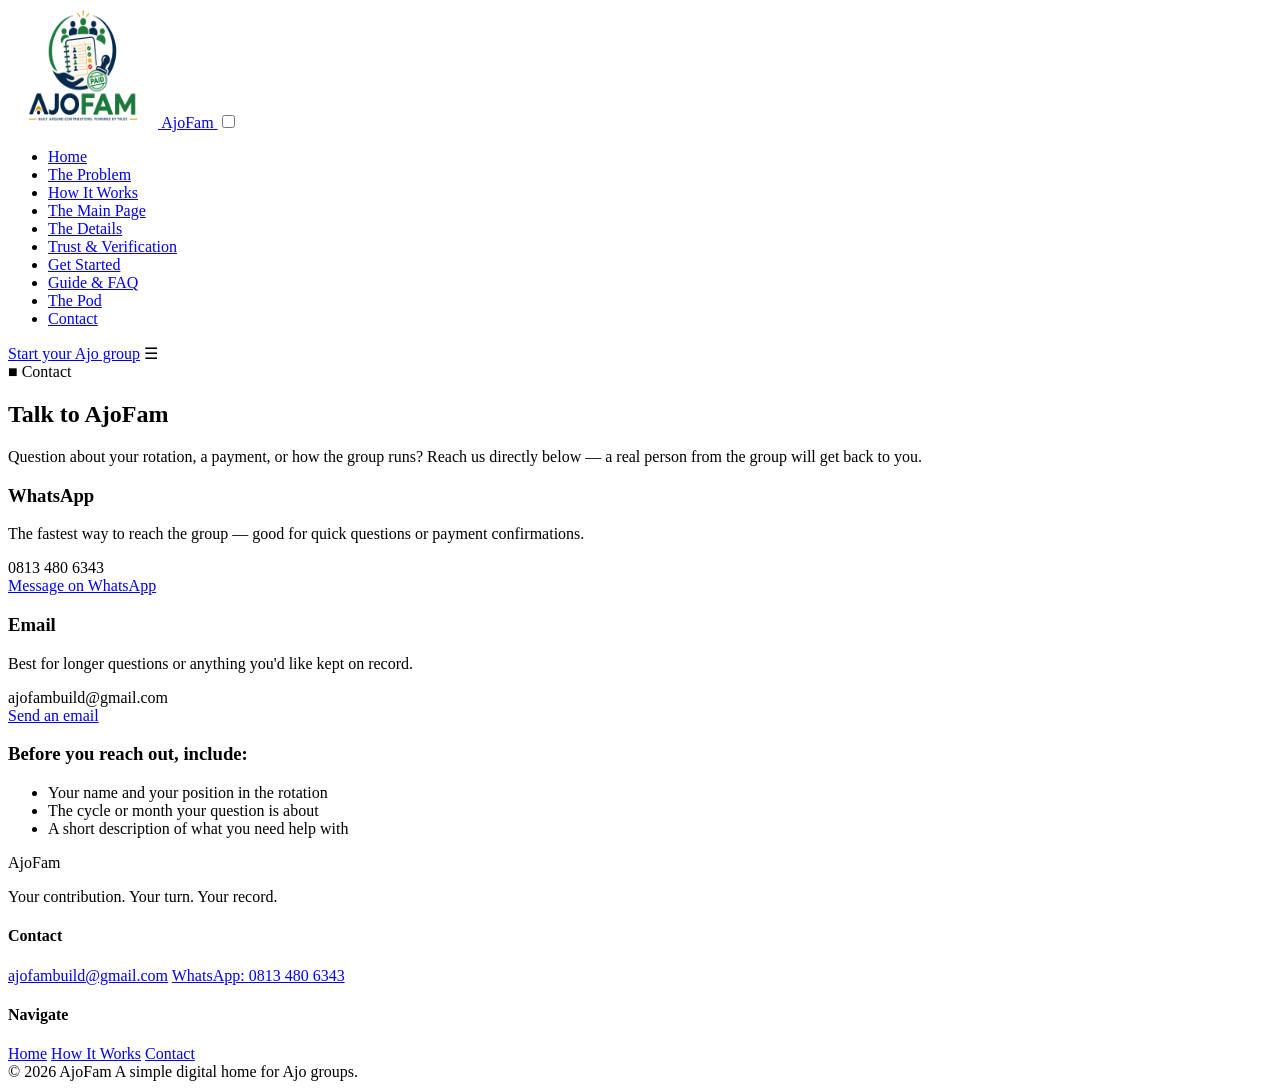
==== contact.html @ e1004df2 "Update contact.html" ====
<html lang="en">
  <head>
    <meta charset="UTF-8" />
    <meta name="viewport" content="width=device-width, initial-scale=1.0" />
    <title>Contact · AjoFam</title>
    <link rel="stylesheet" href="brand.css" />
  </head>
  <body>
    <header class="nav">
      <div class="nav-inner">
        <a class="brand" href="index.html">
          <img
            src="image/Ajo-fam-logo.png"
            alt="AjoFam logo"
            width="150"
            height="120"
          />
          <span class="brand-word">Ajo<span>Fam</span></span>
        </a>
        <input type="checkbox" id="nav-toggle" class="nav-toggle" />
        <ul class="nav-links">
          <li><a href="index.html">Home</a></li>
          <li><a href="problem.html">The Problem</a></li>
          <li><a href="how-it-works.html">How It Works</a></li>
          <li><a href="dashboard.html">The Main Page</a></li>
          <li><a href="details.html">The Details</a></li>
          <li><a href="trust.html">Trust &amp; Verification</a></li>
          <li><a href="request.html">Get Started</a></li>
          <li><a href="faq.html">Guide &amp; FAQ</a></li>
          <li><a href="pod.html">The Pod</a></li>
          <li><a href="contact.html" class="active" aria-current="page">Contact</a></li>
        </ul>
        <a class="button small" href="request.html">Start your Ajo group</a>
        <label for="nav-toggle" class="nav-toggle-label" aria-label="Toggle navigation menu">
          ☰
        </label>
      </div>
    </header>

    <main id="top">
      <section class="contact-hero">
        <div class="wrap">
          <div class="eyebrow-line">
            <span class="mark">■</span> Contact
          </div>
          <h1 class="headline contact-headline">Talk to AjoFam</h1>
          <p>Question about your rotation, a payment, or how the group runs? Reach us directly below — a real person from the group will get back to you.</p>
        </div>
      </section>

      <section>
        <div class="wrap">
          <div class="card-grid">
            <div class="contact-card">
              <h3>WhatsApp</h3>
              <p>The fastest way to reach the group — good for quick questions or payment confirmations.</p>
              <div class="contact-value">0813 480 6343</div>
              <a class="button small" href="https://wa.me/2348134806343" target="_blank" rel="noopener">Message on WhatsApp</a>
            </div>

            <div class="contact-card">
              <h3>Email</h3>
              <p>Best for longer questions or anything you'd like kept on record.</p>
              <div class="contact-value">ajofambuild@gmail.com</div>
              <a class="button small" href="mailto:ajofambuild@gmail.com">Send an email</a>
            </div>
          </div>

          <div class="notebook-block">
            <h3 class="display">Before you reach out, include:</h3>
            <ul>
              <li>Your name and your position in the rotation</li>
              <li>The cycle or month your question is about</li>
              <li>A short description of what you need help with</li>
            </ul>
          </div>
        </div>
      </section>
    </main>

    <footer class="site-footer">
      <div class="wrap">
        <div class="footer-grid">
          <div>
            <div class="footer-brand">Ajo<span>Fam</span></div>
            <p>Your contribution. Your turn. Your record.</p>
          </div>
          <div>
            <h4>Contact</h4>
            <a href="mailto:ajofambuild@gmail.com">ajofambuild@gmail.com</a>
            <a href="https://wa.me/2348134806343" target="_blank" rel="noopener">WhatsApp: 0813 480 6343</a>
          </div>
          <div>
            <h4>Navigate</h4>
            <a href="index.html">Home</a>
            <a href="how-it-works.html">How It Works</a>
            <a href="contact.html">Contact</a>
          </div>
        </div>
        <div class="footer-bottom">
          <span>&copy; 2026 AjoFam</span>
          <span>A simple digital home for Ajo groups.</span>
        </div>
      </div>
    </footer>
  </body>
</html>
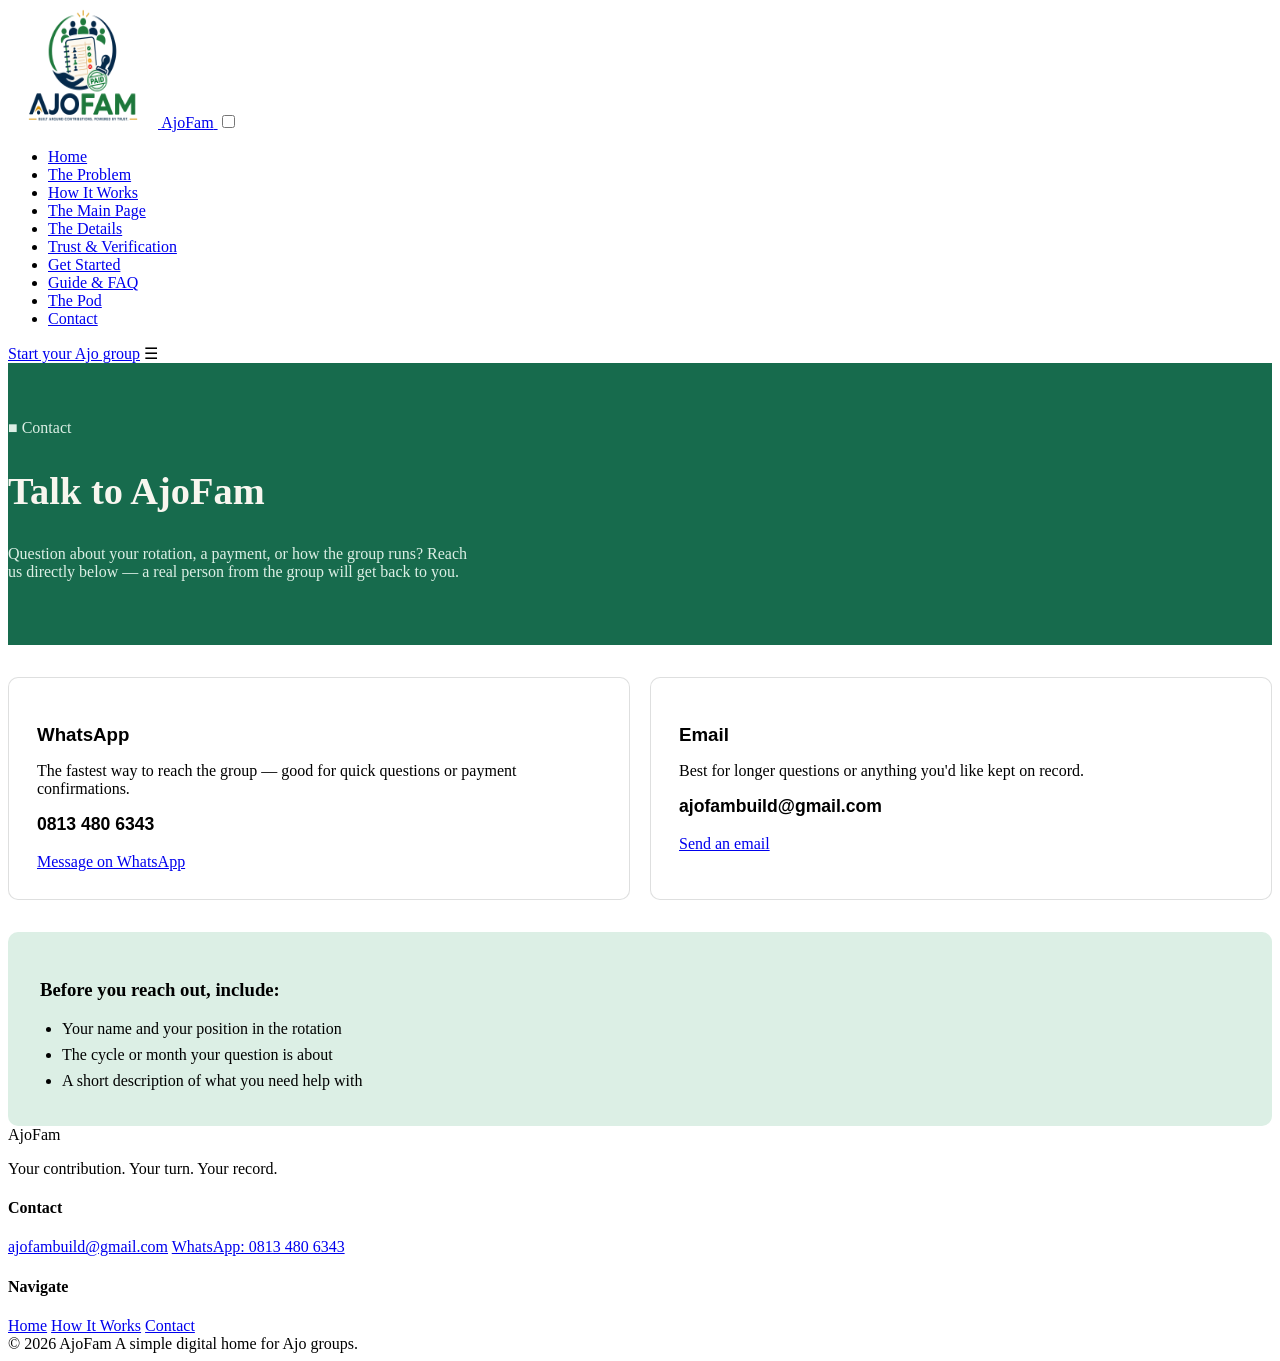
==== commit a842a100: "Update contact.html" ====
--- a/contact.html
+++ b/contact.html
@@ -4,6 +4,7 @@
     <meta name="viewport" content="width=device-width, initial-scale=1.0" />
     <title>Contact · AjoFam</title>
     <link rel="stylesheet" href="brand.css" />
+        <link rel="stylesheet" href="contact.css" />
   </head>
   <body>
     <header class="nav">
--- a/contact.css
+++ b/contact.css
@@ -0,0 +1,65 @@
+/* ================= CONTACT PAGE ================= */
+.contact-hero {
+  background: #176b4d;
+  color: #f8f6ef;
+  padding: 56px 0 48px;
+}
+.contact-hero h1 { color: #f8f6ef; }
+.contact-hero p { color: #dcefe5; max-width: 58ch; margin-top: 12px; }
+.card-grid {
+  display: grid;
+  grid-template-columns: repeat(2, 1fr);
+  gap: 20px;
+  margin: 32px 0;
+}
+@media (max-width: 700px) {
+  .card-grid { grid-template-columns: 1fr; }
+}
+.contact-card {
+  background: #ffffff;
+  border: 1px solid rgba(24, 34, 29, 0.14);
+  border-radius: 10px;
+  padding: 28px;
+}
+.contact-card h3 {
+  font-family: "DM Sans", sans-serif;
+  margin-bottom: 6px;
+}
+.contact-card .contact-value {
+  font-family: "DM Sans", sans-serif;
+  font-weight: 700;
+  font-size: 1.1rem;
+  margin: 10px 0 18px;
+}
+.notebook-block {
+  background: #dcefe5;
+  border-radius: 10px;
+  padding: 28px 32px;
+}
+.notebook-block ul { margin: 12px 0 0; padding-left: 22px; }
+.notebook-block li { margin-bottom: 8px; }/* ================= CONTACT — responsive ================= */
+.contact-headline {
+  font-size: 2.4rem;
+  max-width: none;
+}
+@media (max-width: 640px) {
+  .contact-headline {
+    font-size: 1.9rem;
+  }
+  .contact-hero {
+    padding: 40px 0 36px;
+  }
+  .contact-card {
+    padding: 22px;
+  }
+  .notebook-block {
+    padding: 22px 20px;
+  }
+}/* ================= CONTACT — hero contrast fix ================= */
+.contact-hero .eyebrow-line {
+  color: #dcefe5;
+}
+.contact-hero .eyebrow-line .mark {
+  color: #dcefe5;
+  border-color: #dcefe5;
+}
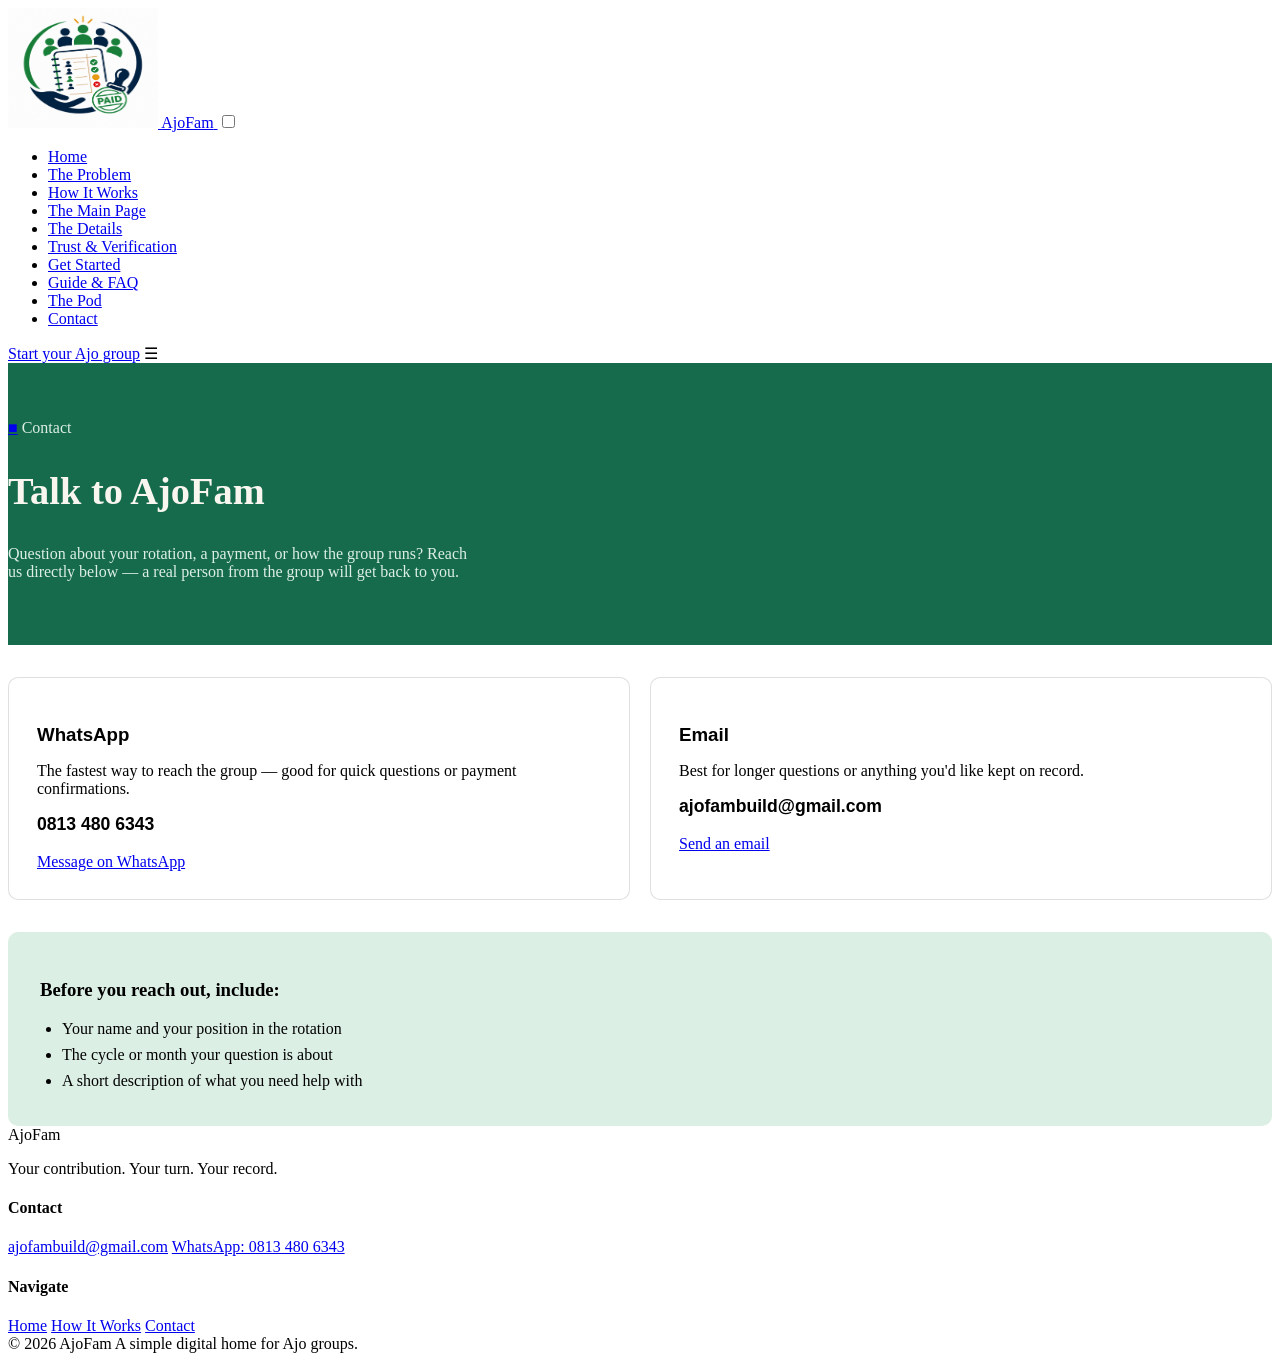
==== commit c33f998e: "finished" ====
--- a/contact.html
+++ b/contact.html
@@ -42,7 +42,7 @@
       <section class="contact-hero">
         <div class="wrap">
           <div class="eyebrow-line">
-            <span class="mark">■</span> Contact
+            <span class="mark"><a href="index.html">■</a></span> Contact
           </div>
           <h1 class="headline contact-headline">Talk to AjoFam</h1>
           <p>Question about your rotation, a payment, or how the group runs? Reach us directly below — a real person from the group will get back to you.</p>
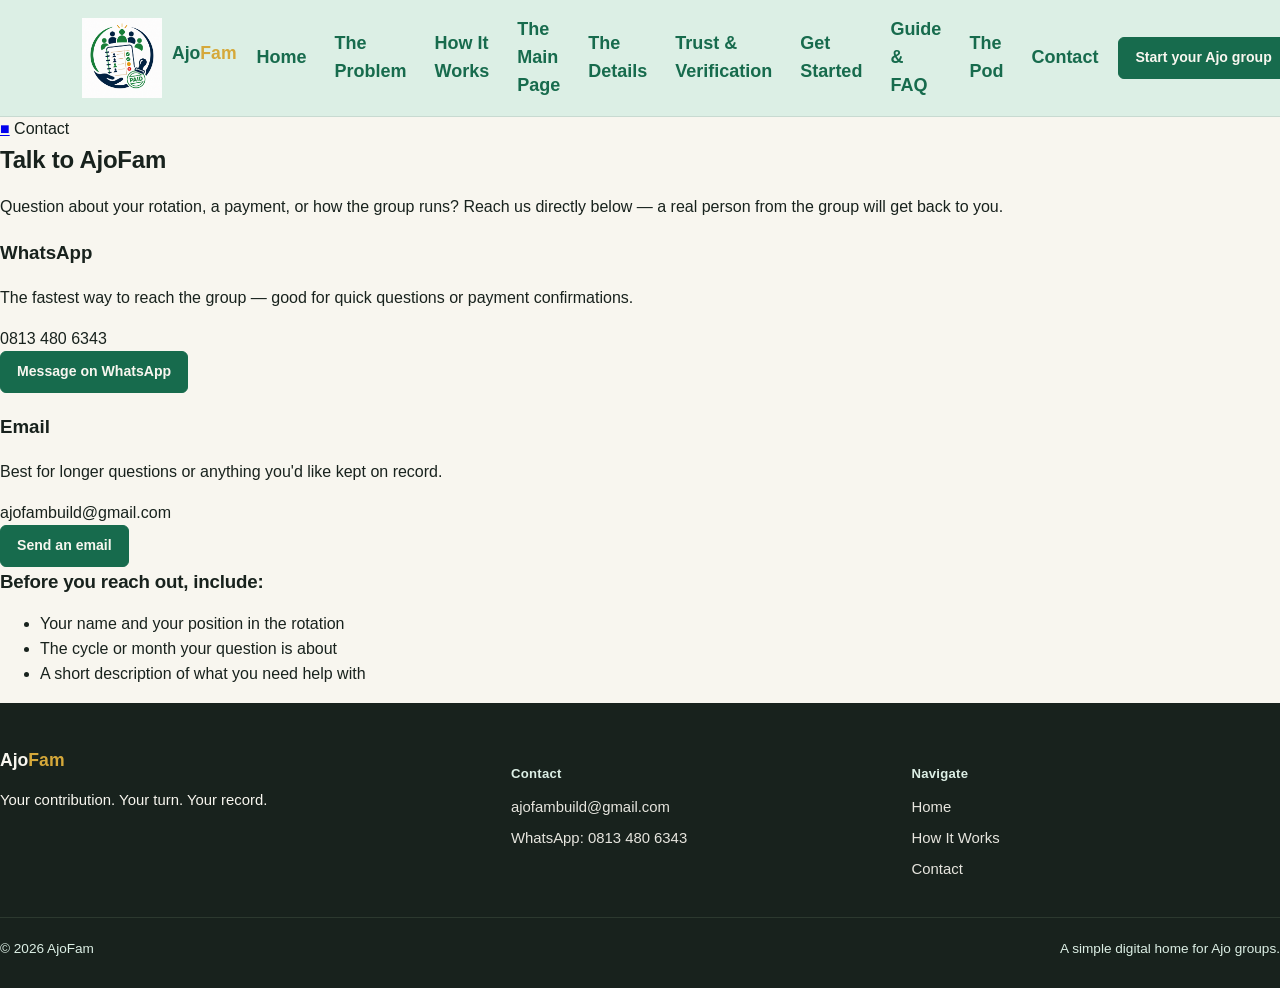
==== commit c7b27c67: "put all css file to one folder" ====
--- a/contact.html
+++ b/contact.html
@@ -3,8 +3,8 @@
     <meta charset="UTF-8" />
     <meta name="viewport" content="width=device-width, initial-scale=1.0" />
     <title>Contact · AjoFam</title>
-    <link rel="stylesheet" href="brand.css" />
-        <link rel="stylesheet" href="contact.css" />
+    <link rel="stylesheet" href="Css-style/Brand.css" />
+        <link rel="stylesheet" href="Css-style/Contact.css" />
   </head>
   <body>
     <header class="nav">
@@ -12,7 +12,7 @@
         <a class="brand" href="index.html">
           <img
             src="image/Ajo-fam-logo.png"
-            alt="AjoFam logo"
+            alt="AjoFam logo" 
             width="150"
             height="120"
           />
--- a/Css-style/Brand.css
+++ b/Css-style/Brand.css
@@ -0,0 +1,342 @@
+* {
+  box-sizing: border-box;
+}
+html {
+  scroll-behavior: smooth;
+}
+body {
+  margin: 0;
+  background: #f8f6ef;
+  color: #18221d;
+  font-family: "Inter", sans-serif;
+  font-size: 16px;
+  line-height: 1.55;
+  -webkit-font-smoothing: antialiased;
+}
+
+h1,
+.display {
+  font-family: "DM Sans", sans-serif;
+  color: #18221d;
+  margin: 0;
+  letter-spacing: -0.01em;
+}
+
+.brand {
+  display: flex;
+  align-items: center;
+  gap: 10px;
+  text-decoration: none;
+}
+.brand img {
+  height: 80px;
+  width: 80px;
+  object-fit: contain;
+  flex-shrink: 0;
+}
+.brand-word {
+  font-family: "DM Sans", sans-serif;
+  font-weight: 800;
+  font-size: 1.1rem;
+  color: #176b4d;
+  margin-bottom: 8px;
+}
+.brand-word span {
+  color: #d5a83a;
+}
+
+/* ================= NAV ================= */
+header.nav {
+  position: sticky;
+  top: 0;
+  z-index: 50;
+  background: #dcefe5;
+  border-bottom: 1px solid rgba(24, 34, 29, 0.1);
+}
+.nav-inner {
+  display: flex;
+  align-items: center;
+  justify-content: space-between;
+  padding: 16px 32px;
+  max-width: 1180px;
+  margin: 0 auto;
+  gap: 20px;
+}
+
+.nav-links {
+  display:flex;
+  align-items:center;
+  gap:28px;
+  list-style:none;
+  margin:0;
+  padding:0;
+  transition:
+  transform 0.2s ease,
+  border-color 0.2s ease;
+}
+
+.nav-links a:hover {
+  transform: translateY(-3px);
+  border-color: #176b4d;
+}
+ul.nav-links a{
+  font-family:'Inter', sans-serif;
+  font-weight:550;
+  font-size:1.125rem;
+  color:#176B4D;
+  text-decoration:none;
+  transition:color 0.2s ease;
+  transform:scale(1);
+}
+
+ul.nav-links a:hover{ color:#0f4e38; }
+ul.nav-links a:focus-visible{ outline-offset:4px; }
+
+.nav-toggle{ display:none; }
+
+.nav-toggle-label{
+  display:none;
+  cursor:pointer;
+  width:40px; height:40px;
+  align-items:center; justify-content:center;
+  border-radius:6px;
+  border:1px solid rgba(24,34,29,0.10);
+  font-size:1.125rem;
+  color:#0F4E38;
+  flex-shrink:0;
+  transition: all 0.2s ease;
+}
+.nav-toggle-label:hover{ background:#DCEFE5; }
+
+.button {
+  display: inline-flex;
+  align-items: center;
+  justify-content: center;
+  gap: 8px;
+  background: #176b4d;
+  color: #f8f6ef;
+  font-family: "Inter", sans-serif;
+  font-weight: 600;
+  font-size: 0.95rem;
+  padding: 12px 22px;
+  min-height: 44px;
+  border-radius: 6px;
+  text-decoration: none;
+  border: 1px solid #176b4d;
+  cursor: pointer;
+  white-space: nowrap;
+}
+.button:hover {
+  background: #0f4e38;
+  border-color: #0f4e38;
+}
+.button.small {
+  padding: 9px 16px;
+  font-size: 0.88rem;
+  min-height: 40px;
+}
+
+
+
+/* ================= RESPONSIVE ================= */
+@media (min-width: 1400px) {
+  .wrap {
+    max-width: 1280px;
+  }
+}
+
+@media (max-width: 1024px) {
+  .hero-grid {
+    gap: 40px;
+  }
+  h1.headline {
+    font-size: 2.5rem;
+  }
+  .nav-inner {
+    padding: 12px 20px;
+    gap: 20px;
+    align-items: center;
+  }
+}
+
+@media (max-width: 900px) {
+  section.hero {
+    min-height: auto;
+    padding: 48px 0 56px;
+  }
+  .hero-grid {
+    grid-template-columns: 1fr;
+  }
+  h1.headline {
+    font-size: 2.3rem;
+    max-width: none;
+  }
+  p.subhead {
+    max-width: none;
+  }
+  .ledger-card {
+    max-width: 520px;
+  }
+}
+
+@media (max-width: 640px) {
+  .wrap {
+    padding: 0 20px;
+  }
+  .nav-inner {
+    padding: 12px 20px;
+  }
+  h1.headline {
+    font-size: 2rem;
+  }
+  p.subhead {
+    font-size: 1.02rem;
+  }
+  section.hero {
+    padding: 36px 0 40px;
+  }
+  .hero-ctas .btn {
+    width: 100%;
+  }
+}
+
+@media (max-width: 420px) {
+  .brand-word {
+    font-size: 1.05rem;
+  }
+  .brand img {
+    height: 32px;
+    width: 32px;
+  }
+  h1.headline {
+    font-size: 1.65rem;
+  }
+  .ledger-head {
+    flex-direction: column;
+    align-items: flex-start;
+    gap: 4px;
+    padding: 14px 16px;
+  }
+  .next-banner {
+    padding: 10px 16px;
+    font-size: 0.82rem;
+  }
+  .row {
+    grid-template-columns: 30px 1fr;
+    row-gap: 6px;
+    padding: 12px;
+  }
+  .stamp {
+    grid-column: 2;
+    justify-self: start;
+  }
+  .avatar {
+    width: 30px;
+    height: 30px;
+    font-size: 0.75rem;
+  }
+}
+
+@media (max-height: 480px) and (orientation: landscape) {
+  section.hero {
+    min-height: auto;
+    padding: 28px 0;
+  }
+  .hero-grid {
+    gap: 28px;
+  }
+}
+
+@media (max-width: 900px){
+  .nav-toggle-label{ display:flex;
+
+ }
+  .nav-links{
+    flex-direction:column;
+    align-items:stretch;
+    gap:0;
+    position:absolute;
+    top:100%; left:0; right:0;
+    background:#F8F6EF;
+    border-bottom:1px solid rgba(24,34,29,0.10);
+    max-height:0;
+    overflow:hidden;
+    transition:max-height 0.25s ease;
+  }
+  .nav-toggle:checked ~ .nav-links{ max-height:80vh; overflow-y:auto; }
+  .nav-links a{
+    padding:14px 32px;
+    border-top:1px solid rgba(24,34,29,0.10);
+    min-height:44px;
+    display:flex; align-items:center;
+  }
+}
+
+/* ================= NAV — current page indicator ================= */
+ul.nav-links a.active {
+  color: #176b4d;
+  font-weight: 700;
+}
+
+/* ================= FOOTER ================= */
+footer.site-footer {
+  background: #18221d;
+  color: #f8f6ef;
+  padding: 44px 0 28px;
+}
+.footer-grid {
+  display: grid;
+  grid-template-columns: 1.3fr 1fr 1fr;
+  gap: 32px;
+  margin-bottom: 28px;
+}
+.footer-brand {
+  font-family: "DM Sans", sans-serif;
+  font-weight: 800;
+  font-size: 1.1rem;
+  color: #f8f6ef;
+  margin-bottom: 8px;
+}
+.footer-brand span {
+  color: #d5a83a;
+}
+.footer-grid h4 {
+  font-family: "DM Sans", sans-serif;
+  color: #dcefe5;
+  font-size: 0.82rem;
+  letter-spacing: 0.02em;
+  margin-bottom: 12px;
+}
+.footer-grid p,
+.footer-grid a {
+  color: #f8f6ef;
+  font-size: 0.93rem;
+  text-decoration: none;
+}
+.footer-grid a {
+  display: block;
+  margin-bottom: 8px;
+  opacity: 0.92;
+}
+.footer-grid a:hover {
+  opacity: 1;
+  text-decoration: underline;
+}
+.footer-bottom {
+  border-top: 1px solid #2c392f;
+  padding-top: 20px;
+  display: flex;
+  flex-wrap: wrap;
+  justify-content: space-between;
+  gap: 8px;
+  font-size: 0.85rem;
+  color: #dcefe5;
+}
+@media (max-width: 700px) {
+  .footer-grid { grid-template-columns: 1fr; gap: 24px; }
+}
+
+@media (max-width: 800px) {
+  .problem-grid {
+    grid-template-columns: 1fr;}
+}
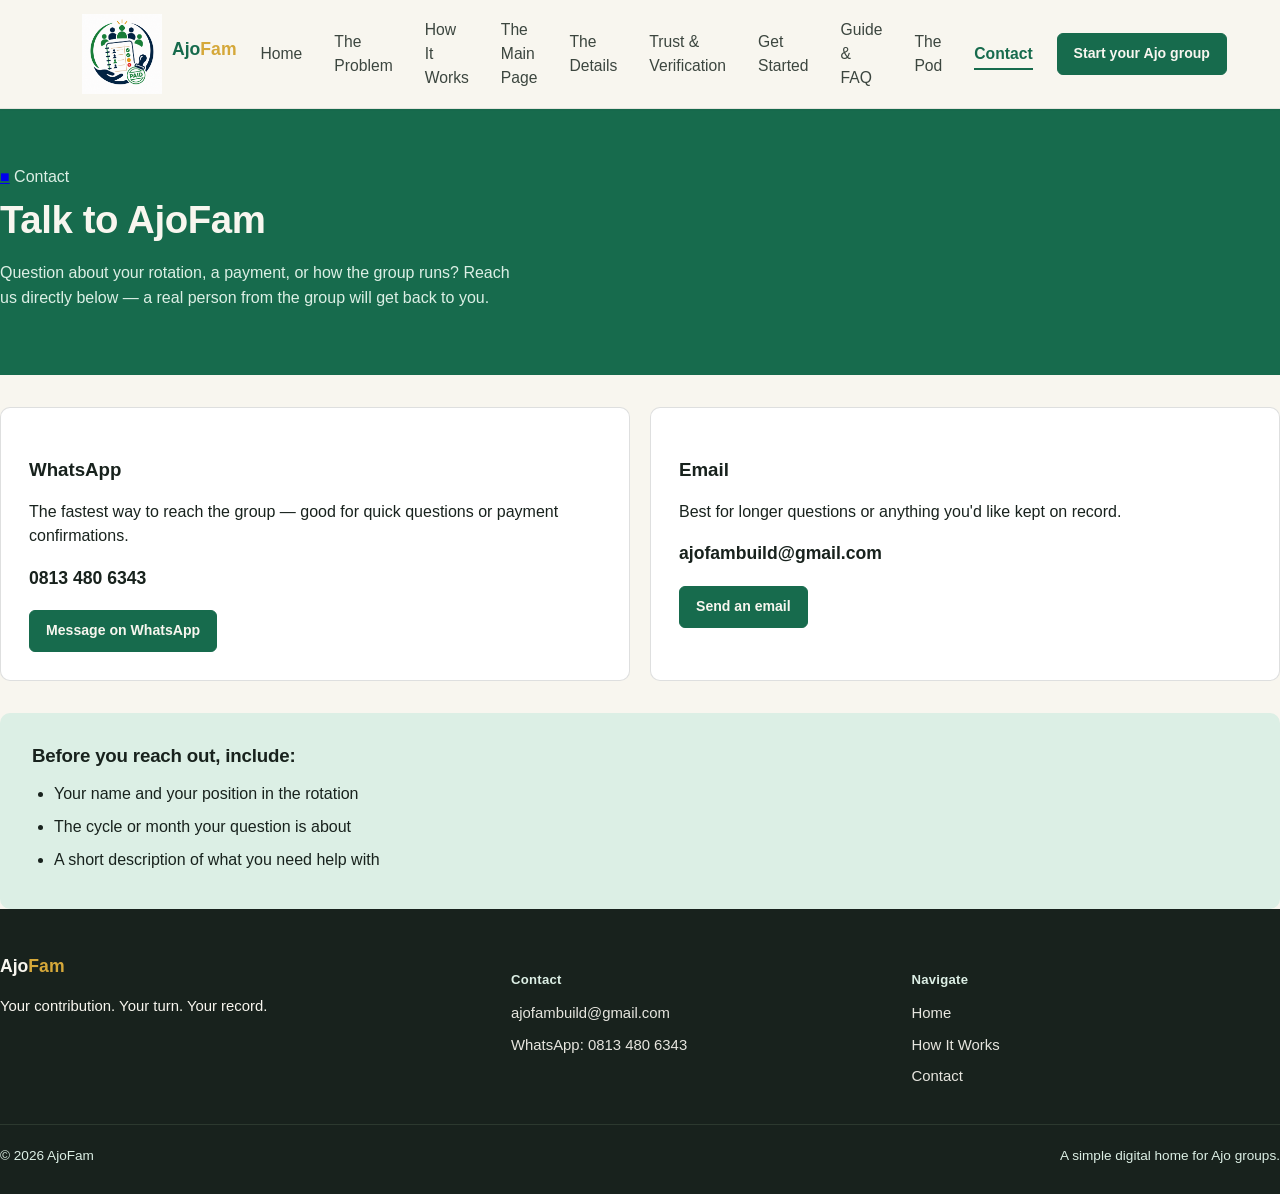
==== commit ec91ba75: "update" ====
--- a/contact.html
+++ b/contact.html
@@ -4,7 +4,7 @@
     <meta name="viewport" content="width=device-width, initial-scale=1.0" />
     <title>Contact · AjoFam</title>
     <link rel="stylesheet" href="Css-style/Brand.css" />
-        <link rel="stylesheet" href="Css-style/Contact.css" />
+        <link rel="stylesheet" href="Css-style/contact.css" />
   </head>
   <body>
     <header class="nav">
--- a/Css-style/Brand.css
+++ b/Css-style/Brand.css
@@ -50,47 +50,70 @@
   position: sticky;
   top: 0;
   z-index: 50;
-  background: #dcefe5;
-  border-bottom: 1px solid rgba(24, 34, 29, 0.1);
+  background: rgba(248, 246, 239, 0.92);
+  backdrop-filter: blur(8px);
+  border-bottom: 1px solid rgba(24, 34, 29, 0.08);
+  box-shadow: 0 1px 2px rgba(24, 34, 29, 0.04);
 }
 .nav-inner {
   display: flex;
   align-items: center;
   justify-content: space-between;
-  padding: 16px 32px;
+  padding: 14px 32px;
   max-width: 1180px;
   margin: 0 auto;
-  gap: 20px;
+  gap: 24px;
 }
 
 .nav-links {
-  display:flex;
-  align-items:center;
-  gap:28px;
-  list-style:none;
-  margin:0;
-  padding:0;
-  transition:
-  transform 0.2s ease,
-  border-color 0.2s ease;
-}
-
-.nav-links a:hover {
-  transform: translateY(-3px);
-  border-color: #176b4d;
-}
-ul.nav-links a{
-  font-family:'Inter', sans-serif;
-  font-weight:550;
-  font-size:1.125rem;
-  color:#176B4D;
-  text-decoration:none;
-  transition:color 0.2s ease;
-  transform:scale(1);
-}
-
-ul.nav-links a:hover{ color:#0f4e38; }
-ul.nav-links a:focus-visible{ outline-offset:4px; }
+  display: flex;
+  align-items: center;
+  gap: 32px;
+  list-style: none;
+  margin: 0;
+  padding: 0;
+}
+
+ul.nav-links a {
+  position: relative;
+  font-family: "Inter", sans-serif;
+  font-weight: 500;
+  font-size: 0.98rem;
+  color: #3c463f;
+  text-decoration: none;
+  padding: 6px 0;
+  transition: color 0.2s ease;
+}
+
+ul.nav-links a::after {
+  content: "";
+  position: absolute;
+  left: 0;
+  bottom: -2px;
+  width: 0;
+  height: 2px;
+  background: #176b4d;
+  transition: width 0.2s ease;
+}
+
+ul.nav-links a:hover {
+  color: #176b4d;
+}
+ul.nav-links a:hover::after {
+  width: 100%;
+}
+ul.nav-links a:focus-visible {
+  outline: 2px solid #176b4d;
+  outline-offset: 4px;
+  border-radius: 2px;
+}
+ul.nav-links a.active {
+  color: #176b4d;
+  font-weight: 600;
+}
+ul.nav-links a.active::after {
+  width: 100%;
+}
 
 .nav-toggle{ display:none; }
 
@@ -139,6 +162,45 @@
 
 
 /* ================= RESPONSIVE ================= */
+@media (max-width: 1024px) {
+  .nav-inner {
+    padding: 12px 20px;
+    gap: 16px;
+  }
+}
+
+@media (max-width: 900px) {
+  .nav-toggle-label { display: flex; }
+
+  .nav-links {
+    flex-direction: column;
+    align-items: stretch;
+    gap: 0;
+    position: absolute;
+    top: 100%;
+    left: 0;
+    right: 0;
+    background: #ffffff;
+    border-bottom: 1px solid rgba(24, 34, 29, 0.10);
+    box-shadow: 0 8px 16px rgba(24, 34, 29, 0.06);
+    max-height: 0;
+    overflow: hidden;
+    transition: max-height 0.25s ease;
+  }
+  .nav-toggle:checked ~ .nav-links {
+    max-height: 80vh;
+    overflow-y: auto;
+  }
+  .nav-links a {
+    padding: 14px 32px;
+    border-top: 1px solid rgba(24, 34, 29, 0.08);
+    min-height: 44px;
+    display: flex;
+    align-items: center;
+  }
+  ul.nav-links a::after { display: none; }
+}
+
 @media (min-width: 1400px) {
   .wrap {
     max-width: 1280px;
--- a/Css-style/contact.css
+++ b/Css-style/contact.css
@@ -0,0 +1,65 @@
+/* ================= CONTACT PAGE ================= */
+.contact-hero {
+  background: #176b4d;
+  color: #f8f6ef;
+  padding: 56px 0 48px;
+}
+.contact-hero h1 { color: #f8f6ef; }
+.contact-hero p { color: #dcefe5; max-width: 58ch; margin-top: 12px; }
+.card-grid {
+  display: grid;
+  grid-template-columns: repeat(2, 1fr);
+  gap: 20px;
+  margin: 32px 0;
+}
+@media (max-width: 700px) {
+  .card-grid { grid-template-columns: 1fr; }
+}
+.contact-card {
+  background: #ffffff;
+  border: 1px solid rgba(24, 34, 29, 0.14);
+  border-radius: 10px;
+  padding: 28px;
+}
+.contact-card h3 {
+  font-family: "DM Sans", sans-serif;
+  margin-bottom: 6px;
+}
+.contact-card .contact-value {
+  font-family: "DM Sans", sans-serif;
+  font-weight: 700;
+  font-size: 1.1rem;
+  margin: 10px 0 18px;
+}
+.notebook-block {
+  background: #dcefe5;
+  border-radius: 10px;
+  padding: 28px 32px;
+}
+.notebook-block ul { margin: 12px 0 0; padding-left: 22px; }
+.notebook-block li { margin-bottom: 8px; }/* ================= CONTACT — responsive ================= */
+.contact-headline {
+  font-size: 2.4rem;
+  max-width: none;
+}
+@media (max-width: 640px) {
+  .contact-headline {
+    font-size: 1.9rem;
+  }
+  .contact-hero {
+    padding: 40px 0 36px;
+  }
+  .contact-card {
+    padding: 22px;
+  }
+  .notebook-block {
+    padding: 22px 20px;
+  }
+}/* ================= CONTACT — hero contrast fix ================= */
+.contact-hero .eyebrow-line {
+  color: #dcefe5;
+}
+.contact-hero .eyebrow-line .mark {
+  color: #dcefe5;
+  border-color: #dcefe5;
+}
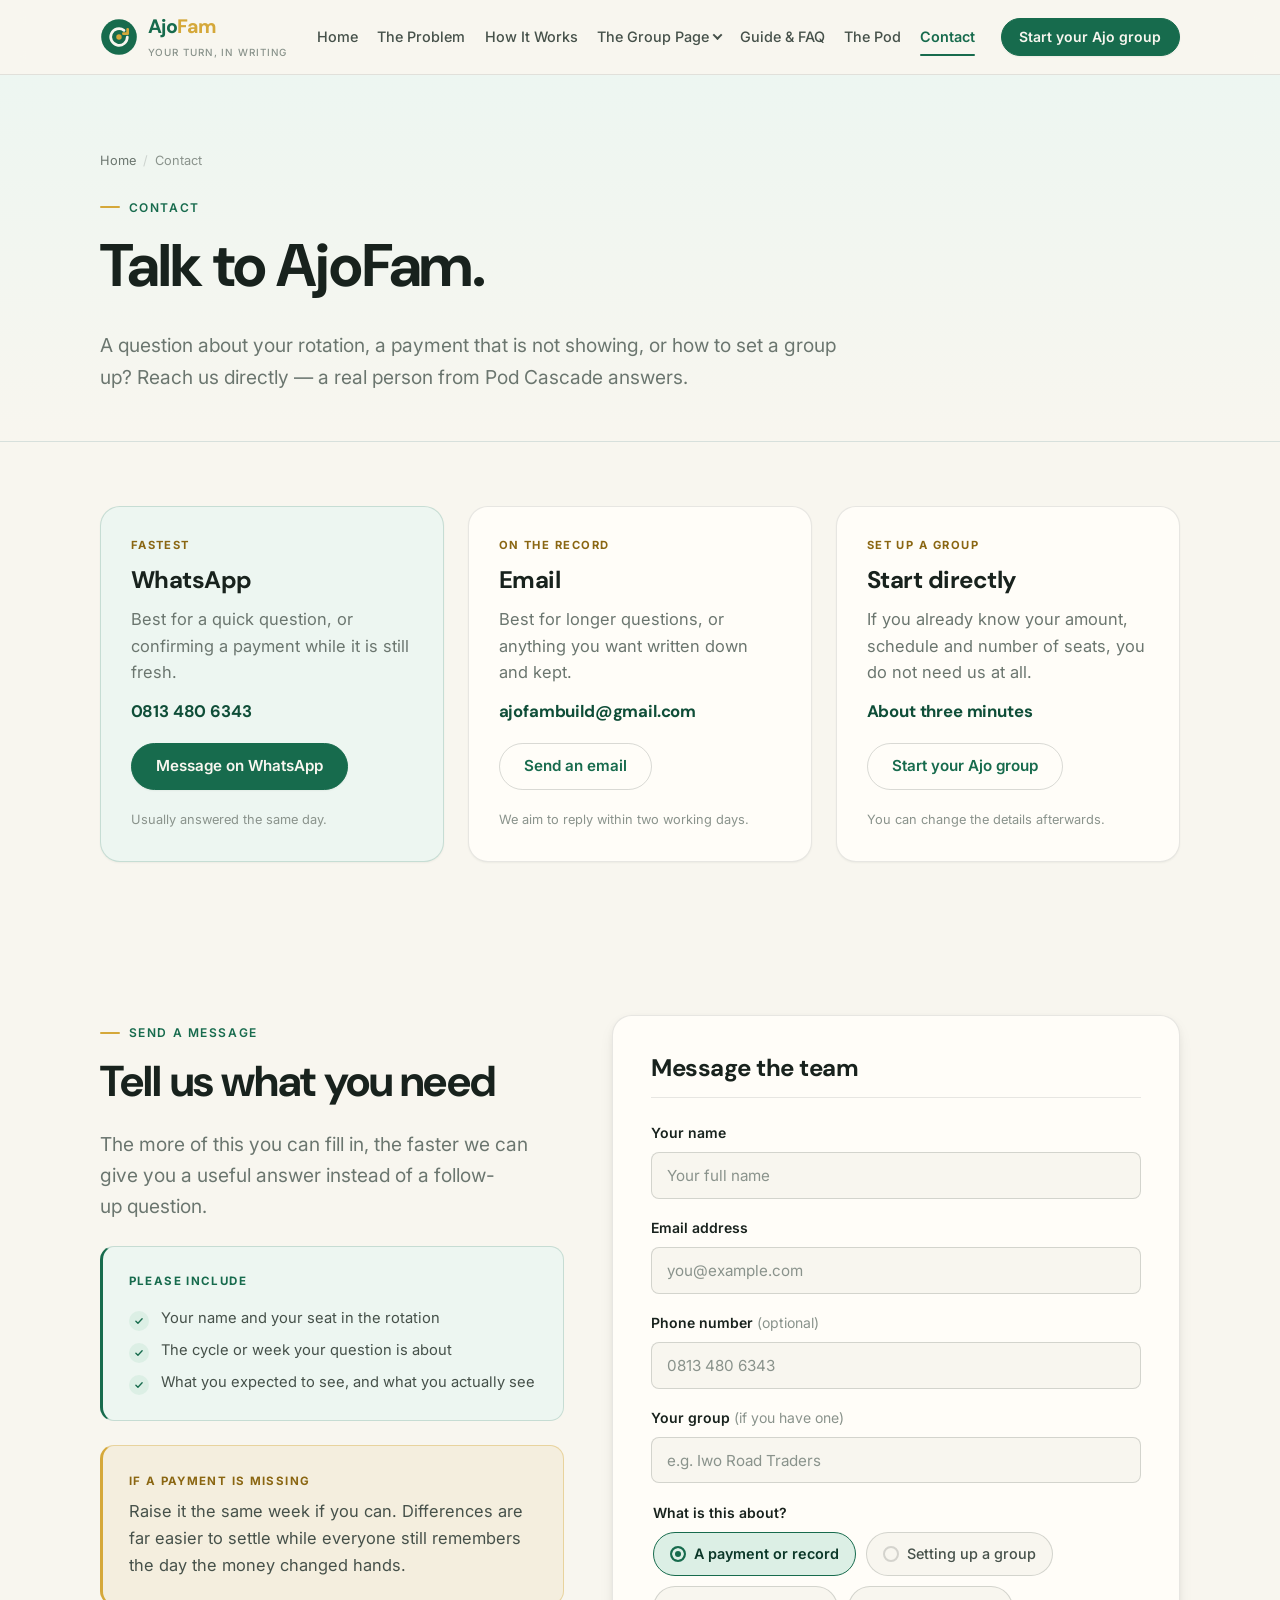
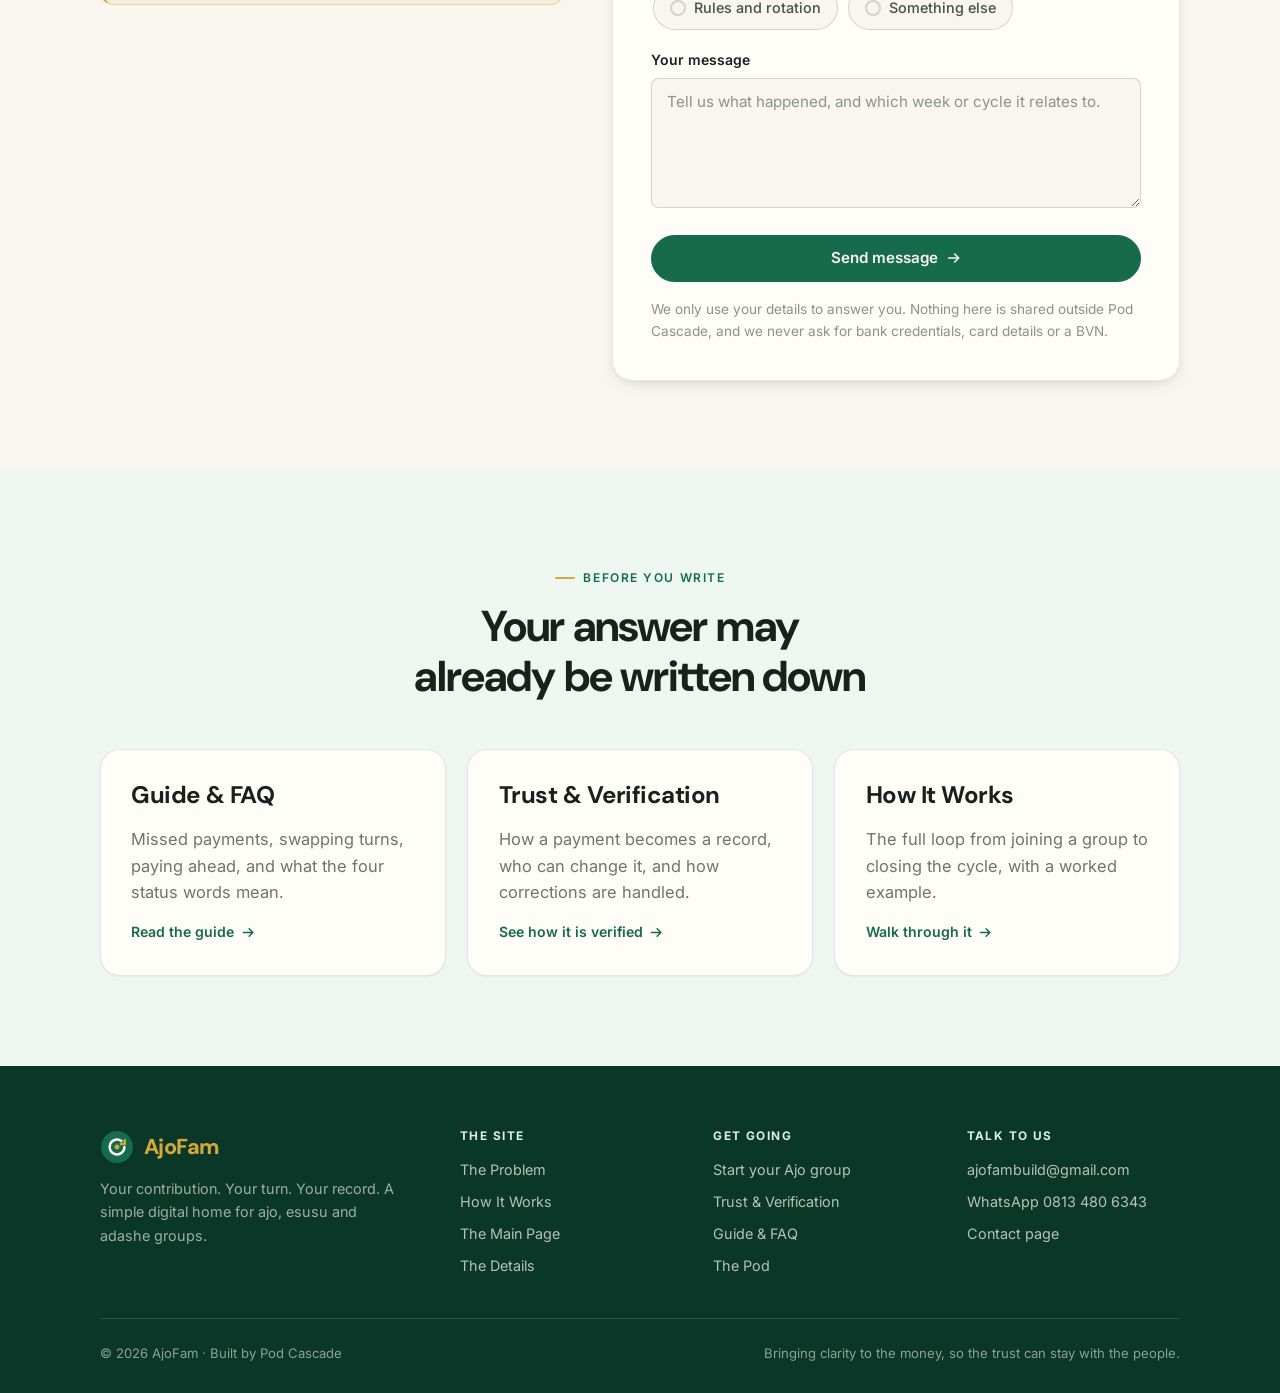
==== commit dc45e03d: "all correcetion" ====
--- a/contact.html
+++ b/contact.html
@@ -1,79 +1,307 @@
-<html lang="en">
+<!doctype html>
+<html lang="en" class="no-js">
   <head>
-    <meta charset="UTF-8" />
-    <meta name="viewport" content="width=device-width, initial-scale=1.0" />
-    <title>Contact · AjoFam</title>
+    <meta charset="utf-8" />
+    <meta name="viewport" content="width=device-width, initial-scale=1" />
+    <title>Contact &mdash; AjoFam</title>
+    <meta name="description" content="Reach the AjoFam team at Pod Cascade by WhatsApp, email or the contact form — for questions about a payment, your rotation, or setting up a new ajo group." />
+    <meta name="theme-color" content="#176B4D" />
+    <link rel="icon" href="image/favicon.svg" type="image/svg+xml" />
+    <link rel="apple-touch-icon" href="image/Ajo-fam-logo.png" />
+    <meta property="og:type" content="website" />
+    <meta property="og:site_name" content="AjoFam" />
+    <meta property="og:title" content="Contact &mdash; AjoFam" />
+    <meta property="og:description" content="Reach the AjoFam team at Pod Cascade by WhatsApp, email or the contact form — for questions about a payment, your rotation, or setting up a new ajo group." />
+    <meta property="og:image" content="image/Ajo-fam-logo.png" />
+    <meta name="twitter:card" content="summary_large_image" />
+    <link rel="preconnect" href="https://fonts.googleapis.com" />
+    <link rel="preconnect" href="https://fonts.gstatic.com" crossorigin />
+    <link
+      href="https://fonts.googleapis.com/css2?family=DM+Sans:wght@500;600;700;800&family=Inter:wght@400;500;600;700&display=swap"
+      rel="stylesheet"
+    />
     <link rel="stylesheet" href="Css-style/Brand.css" />
-        <link rel="stylesheet" href="Css-style/contact.css" />
+    <link rel="stylesheet" href="Css-style/contact.css" />
   </head>
   <body>
-    <header class="nav">
-      <div class="nav-inner">
+    <a class="skip-link" href="#main">Skip to main content</a>
+
+    <header class="site-header">
+      <nav class="nav-inner" aria-label="Primary">
         <a class="brand" href="index.html">
-          <img
-            src="image/Ajo-fam-logo.png"
-            alt="AjoFam logo" 
-            width="150"
-            height="120"
-          />
-          <span class="brand-word">Ajo<span>Fam</span></span>
+          <img class="brand-mark" src="image/ajofam-mark.svg" alt="" width="38" height="38" />
+          <span>
+            <span class="brand-word">Ajo<span>Fam</span></span>
+            <span class="brand-tag">Your turn, in writing</span>
+          </span>
         </a>
-        <input type="checkbox" id="nav-toggle" class="nav-toggle" />
-        <ul class="nav-links">
-          <li><a href="index.html">Home</a></li>
-          <li><a href="problem.html">The Problem</a></li>
-          <li><a href="how-it-works.html">How It Works</a></li>
-          <li><a href="dashboard.html">The Main Page</a></li>
-          <li><a href="details.html">The Details</a></li>
-          <li><a href="trust.html">Trust &amp; Verification</a></li>
-          <li><a href="request.html">Get Started</a></li>
-          <li><a href="faq.html">Guide &amp; FAQ</a></li>
-          <li><a href="pod.html">The Pod</a></li>
-          <li><a href="contact.html" class="active" aria-current="page">Contact</a></li>
+
+        <ul class="nav-menu" id="nav-menu">
+        <li><a href="index.html">Home</a></li>
+        <li><a href="problem.html">The Problem</a></li>
+        <li><a href="how-it-works.html">How It Works</a></li>
+        <li class="nav-item-has-sub">
+          <button type="button" class="nav-sub-toggle" aria-expanded="false" aria-controls="nav-group-page">The Group Page <span class="chev" aria-hidden="true"></span></button>
+          <ul class="nav-sub" id="nav-group-page">
+            <li><a href="dashboard.html">The Main Page<span class="sub-note">Whose turn it is, right now</span></a></li>
+            <li><a href="details.html">The Details<span class="sub-note">One member, one full record</span></a></li>
+            <li><a href="trust.html">Trust &amp; Verification<span class="sub-note">How a payment becomes a record</span></a></li>
+          </ul>
+        </li>
+        <li><a href="faq.html">Guide &amp; FAQ</a></li>
+        <li><a href="pod.html">The Pod</a></li>
+        <li><a href="contact.html" aria-current="page">Contact</a></li>
+        <li class="nav-drawer-cta"><a class="button" href="request.html">Start your Ajo group</a></li>
         </ul>
-        <a class="button small" href="request.html">Start your Ajo group</a>
-        <label for="nav-toggle" class="nav-toggle-label" aria-label="Toggle navigation menu">
-          ☰
-        </label>
-      </div>
+
+        <a class="button small nav-cta" href="request.html">Start your Ajo group</a>
+
+        <button
+          type="button"
+          class="nav-toggle"
+          aria-expanded="false"
+          aria-controls="nav-menu"
+          aria-label="Open navigation menu"
+        >
+          <span class="bars" aria-hidden="true"></span>
+        </button>
+      </nav>
     </header>
-
-    <main id="top">
-      <section class="contact-hero">
+    <div class="nav-scrim" aria-hidden="true"></div>
+
+    <main id="main">
+      <section class="page-header">
         <div class="wrap">
-          <div class="eyebrow-line">
-            <span class="mark"><a href="index.html">■</a></span> Contact
-          </div>
-          <h1 class="headline contact-headline">Talk to AjoFam</h1>
-          <p>Question about your rotation, a payment, or how the group runs? Reach us directly below — a real person from the group will get back to you.</p>
+          <ol class="breadcrumb">
+            <li><a href="index.html">Home</a></li>
+            <li>Contact</li>
+          </ol>
+          <p class="kicker">Contact</p>
+          <h1>Talk to AjoFam.</h1>
+          <p class="lede">
+            A question about your rotation, a payment that is not showing, or
+            how to set a group up? Reach us directly &mdash; a real person from
+            Pod Cascade answers.
+          </p>
         </div>
       </section>
 
-      <section>
+      <section class="section-tight">
         <div class="wrap">
-          <div class="card-grid">
-            <div class="contact-card">
-              <h3>WhatsApp</h3>
-              <p>The fastest way to reach the group — good for quick questions or payment confirmations.</p>
-              <div class="contact-value">0813 480 6343</div>
-              <a class="button small" href="https://wa.me/2348134806343" target="_blank" rel="noopener">Message on WhatsApp</a>
-            </div>
-
-            <div class="contact-card">
-              <h3>Email</h3>
-              <p>Best for longer questions or anything you'd like kept on record.</p>
-              <div class="contact-value">ajofambuild@gmail.com</div>
-              <a class="button small" href="mailto:ajofambuild@gmail.com">Send an email</a>
-            </div>
-          </div>
-
-          <div class="notebook-block">
-            <h3 class="display">Before you reach out, include:</h3>
-            <ul>
-              <li>Your name and your position in the rotation</li>
-              <li>The cycle or month your question is about</li>
-              <li>A short description of what you need help with</li>
-            </ul>
+          <div class="channel-grid">
+            <article class="channel-card is-primary">
+              <span class="channel-label">Fastest</span>
+              <h2>WhatsApp</h2>
+              <p>
+                Best for a quick question, or confirming a payment while it is
+                still fresh.
+              </p>
+              <p class="channel-value">0813 480 6343</p>
+              <a
+                class="button"
+                href="https://wa.me/2348134806343"
+                target="_blank"
+                rel="noopener"
+              >Message on WhatsApp</a>
+              <p class="channel-note">Usually answered the same day.</p>
+            </article>
+
+            <article class="channel-card">
+              <span class="channel-label">On the record</span>
+              <h2>Email</h2>
+              <p>
+                Best for longer questions, or anything you want written down and
+                kept.
+              </p>
+              <p class="channel-value">ajofambuild@gmail.com</p>
+              <a class="button ghost" href="mailto:ajofambuild@gmail.com">Send an email</a>
+              <p class="channel-note">We aim to reply within two working days.</p>
+            </article>
+
+            <article class="channel-card">
+              <span class="channel-label">Set up a group</span>
+              <h2>Start directly</h2>
+              <p>
+                If you already know your amount, schedule and number of seats,
+                you do not need us at all.
+              </p>
+              <p class="channel-value">About three minutes</p>
+              <a class="button ghost" href="request.html">Start your Ajo group</a>
+              <p class="channel-note">You can change the details afterwards.</p>
+            </article>
+          </div>
+        </div>
+      </section>
+
+      <section class="section">
+        <div class="wrap contact-grid">
+          <div class="contact-intro">
+            <p class="kicker">Send a message</p>
+            <h2>Tell us what you need</h2>
+            <p class="lede">
+              The more of this you can fill in, the faster we can give you a
+              useful answer instead of a follow-up question.
+            </p>
+
+            <div class="callout include-note">
+              <span class="callout-label">Please include</span>
+              <ul class="checklist include-list">
+                <li>Your name and your seat in the rotation</li>
+                <li>The cycle or week your question is about</li>
+                <li>What you expected to see, and what you actually see</li>
+              </ul>
+            </div>
+
+            <div class="callout is-gold">
+              <span class="callout-label">If a payment is missing</span>
+              <p>
+                Raise it the same week if you can. Differences are far easier to
+                settle while everyone still remembers the day the money changed
+                hands.
+              </p>
+            </div>
+          </div>
+
+          <form class="form-card" data-demo-form novalidate>
+            <h3 class="form-title">Message the team</h3>
+
+            <div class="form-grid">
+              <div class="field">
+                <label for="name">Your name</label>
+                <input
+                  type="text"
+                  id="name"
+                  name="name"
+                  placeholder="Your full name"
+                  autocomplete="name"
+                  required
+                />
+              </div>
+
+              <div class="field">
+                <label for="email">Email address</label>
+                <input
+                  type="email"
+                  id="email"
+                  name="email"
+                  placeholder="you@example.com"
+                  autocomplete="email"
+                  required
+                />
+              </div>
+            </div>
+
+            <div class="form-grid">
+              <div class="field">
+                <label for="phone">
+                  Phone number <span class="optional">(optional)</span>
+                </label>
+                <input
+                  type="tel"
+                  id="phone"
+                  name="phone"
+                  placeholder="0813 480 6343"
+                  autocomplete="tel"
+                />
+              </div>
+
+              <div class="field">
+                <label for="group">
+                  Your group <span class="optional">(if you have one)</span>
+                </label>
+                <input
+                  type="text"
+                  id="group"
+                  name="group"
+                  placeholder="e.g. Iwo Road Traders"
+                />
+              </div>
+            </div>
+
+            <fieldset class="field">
+              <legend>What is this about?</legend>
+              <div class="choice-row">
+                <label class="choice">
+                  <input type="radio" name="topic" value="payment" checked />
+                  <span class="dot" aria-hidden="true"></span>
+                  <span>A payment or record</span>
+                </label>
+                <label class="choice">
+                  <input type="radio" name="topic" value="setup" />
+                  <span class="dot" aria-hidden="true"></span>
+                  <span>Setting up a group</span>
+                </label>
+                <label class="choice">
+                  <input type="radio" name="topic" value="rules" />
+                  <span class="dot" aria-hidden="true"></span>
+                  <span>Rules and rotation</span>
+                </label>
+                <label class="choice">
+                  <input type="radio" name="topic" value="other" />
+                  <span class="dot" aria-hidden="true"></span>
+                  <span>Something else</span>
+                </label>
+              </div>
+            </fieldset>
+
+            <div class="field">
+              <label for="message">Your message</label>
+              <textarea
+                id="message"
+                name="message"
+                placeholder="Tell us what happened, and which week or cycle it relates to."
+                required
+              ></textarea>
+            </div>
+
+            <button type="submit" class="button block has-arrow">Send message</button>
+
+            <p class="form-status" role="status">
+              Thank you &mdash; your message has been received. This site is a
+              prototype, so nothing has been sent yet. In the meantime, WhatsApp
+              is the fastest way to reach the team.
+            </p>
+
+            <p class="form-footnote">
+              We only use your details to answer you. Nothing here is shared
+              outside Pod Cascade, and we never ask for bank credentials, card
+              details or a BVN.
+            </p>
+          </form>
+        </div>
+      </section>
+
+      <section class="section section-mint">
+        <div class="wrap">
+          <div class="section-head center">
+            <p class="kicker">Before you write</p>
+            <h2>Your answer may already be written down</h2>
+          </div>
+          <div class="card-grid reveal">
+            <a class="card is-interactive quick-card" href="faq.html">
+              <h3>Guide &amp; FAQ</h3>
+              <p>
+                Missed payments, swapping turns, paying ahead, and what the four
+                status words mean.
+              </p>
+              <span class="text-link">Read the guide</span>
+            </a>
+            <a class="card is-interactive quick-card" href="trust.html">
+              <h3>Trust &amp; Verification</h3>
+              <p>
+                How a payment becomes a record, who can change it, and how
+                corrections are handled.
+              </p>
+              <span class="text-link">See how it is verified</span>
+            </a>
+            <a class="card is-interactive quick-card" href="how-it-works.html">
+              <h3>How It Works</h3>
+              <p>
+                The full loop from joining a group to closing the cycle, with a
+                worked example.
+              </p>
+              <span class="text-link">Walk through it</span>
+            </a>
           </div>
         </div>
       </section>
@@ -82,27 +310,58 @@
     <footer class="site-footer">
       <div class="wrap">
         <div class="footer-grid">
-          <div>
-            <div class="footer-brand">Ajo<span>Fam</span></div>
-            <p>Your contribution. Your turn. Your record.</p>
-          </div>
-          <div>
-            <h4>Contact</h4>
-            <a href="mailto:ajofambuild@gmail.com">ajofambuild@gmail.com</a>
-            <a href="https://wa.me/2348134806343" target="_blank" rel="noopener">WhatsApp: 0813 480 6343</a>
-          </div>
-          <div>
-            <h4>Navigate</h4>
-            <a href="index.html">Home</a>
-            <a href="how-it-works.html">How It Works</a>
-            <a href="contact.html">Contact</a>
-          </div>
-        </div>
+          <div class="footer-col">
+            <a class="footer-brand" href="index.html">
+              <img src="image/ajofam-mark.svg" alt="" width="34" height="34" />
+              <span>Ajo<span>Fam</span></span>
+            </a>
+            <p class="footer-tagline">
+              Your contribution. Your turn. Your record. A simple digital home
+              for ajo, esusu and adashe groups.
+            </p>
+          </div>
+
+          <div class="footer-col">
+            <h4>The site</h4>
+            <ul class="footer-links">
+              <li><a href="problem.html">The Problem</a></li>
+              <li><a href="how-it-works.html">How It Works</a></li>
+              <li><a href="dashboard.html">The Main Page</a></li>
+              <li><a href="details.html">The Details</a></li>
+            </ul>
+          </div>
+
+          <div class="footer-col">
+            <h4>Get going</h4>
+            <ul class="footer-links">
+              <li><a href="request.html">Start your Ajo group</a></li>
+              <li><a href="trust.html">Trust &amp; Verification</a></li>
+              <li><a href="faq.html">Guide &amp; FAQ</a></li>
+              <li><a href="pod.html">The Pod</a></li>
+            </ul>
+          </div>
+
+          <div class="footer-col">
+            <h4>Talk to us</h4>
+            <ul class="footer-links">
+              <li><a href="mailto:ajofambuild@gmail.com">ajofambuild@gmail.com</a></li>
+              <li>
+                <a href="https://wa.me/2348134806343" target="_blank" rel="noopener">
+                  WhatsApp 0813 480 6343
+                </a>
+              </li>
+              <li><a href="contact.html">Contact page</a></li>
+            </ul>
+          </div>
+        </div>
+
         <div class="footer-bottom">
-          <span>&copy; 2026 AjoFam</span>
-          <span>A simple digital home for Ajo groups.</span>
+          <span>&copy; <span data-year>2026</span> AjoFam &middot; Built by Pod Cascade</span>
+          <span>Bringing clarity to the money, so the trust can stay with the people.</span>
         </div>
       </div>
     </footer>
+
+    <script src="js/site.js" defer></script>
   </body>
-</html>+</html>
--- a/Css-style/Brand.css
+++ b/Css-style/Brand.css
@@ -1,404 +1,1410 @@
-* {
-  box-sizing: border-box;
-}
+/* ============================================================
+   AjoFam — Brand foundation
+   Brand idea: "Everyone knows where they stand."
+   This file owns tokens + every shared component (shell, nav,
+   buttons, cards, ledger, status stamps, forms, footer).
+   Page stylesheets only add what is unique to that page.
+   ============================================================ */
+
+/* ---------- 1. Tokens ---------- */
+:root {
+  /* Core palette (brand sheet) */
+  --green: #176b4d;
+  --green-deep: #0f4e38;
+  --green-ink: #0b3728;
+  --green-bright: #1f8b63;
+  --mint: #dcefe5;
+  --mint-soft: #edf6f1;
+  --ink: #18221d;
+  --cream: #f8f6ef;
+  --gold: #d5a83a;
+  --red: #c94c4c;
+
+  /* Derived surfaces + text */
+  --surface: var(--cream);
+  --surface-raised: #fffdf8;
+  --surface-alt: #f2efe5;
+  --ink-strong: var(--ink);
+  --ink-body: #46514a;
+  --ink-muted: #6b766f;
+  --ink-faint: #8a938c;
+
+  --gold-soft: #faeecd;
+  --gold-deep: #8a6612;
+  --red-soft: #f9e6e6;
+  --red-deep: #9c3535;
+
+  --line: rgba(24, 34, 29, 0.1);
+  --line-strong: rgba(24, 34, 29, 0.16);
+  --line-mint: rgba(23, 107, 77, 0.18);
+
+  /* Type */
+  --font-display: "DM Sans", "Segoe UI", system-ui, sans-serif;
+  --font-body: "Inter", "Segoe UI", system-ui, -apple-system, sans-serif;
+
+  --step--1: clamp(0.8rem, 0.77rem + 0.14vw, 0.875rem);
+  --step-0: clamp(0.95rem, 0.92rem + 0.16vw, 1.03rem);
+  --step-1: clamp(1.06rem, 1rem + 0.3vw, 1.2rem);
+  --step-2: clamp(1.25rem, 1.15rem + 0.5vw, 1.5rem);
+  --step-3: clamp(1.5rem, 1.32rem + 0.9vw, 2rem);
+  --step-4: clamp(1.85rem, 1.5rem + 1.6vw, 2.7rem);
+  --step-5: clamp(2.2rem, 1.6rem + 2.7vw, 3.75rem);
+
+  /* Space + shape */
+  --container: 1160px;
+  --container-narrow: 820px;
+  --gutter: clamp(1.15rem, 4vw, 2.5rem);
+  --section-y: clamp(3.5rem, 7vw, 6.5rem);
+
+  --radius-sm: 8px;
+  --radius: 14px;
+  --radius-lg: 20px;
+  --radius-pill: 999px;
+
+  --shadow-sm: 0 1px 2px rgba(24, 34, 29, 0.05);
+  --shadow: 0 6px 20px -8px rgba(24, 34, 29, 0.16), 0 2px 6px rgba(24, 34, 29, 0.04);
+  --shadow-lg: 0 24px 50px -24px rgba(11, 55, 40, 0.35), 0 4px 12px rgba(24, 34, 29, 0.05);
+
+  --ease: cubic-bezier(0.22, 0.61, 0.36, 1);
+  --nav-h: 74px;
+}
+
+/* ---------- 2. Reset ---------- */
+*,
+*::before,
+*::after { box-sizing: border-box; }
+
 html {
+  -webkit-text-size-adjust: 100%;
   scroll-behavior: smooth;
-}
+  scroll-padding-top: calc(var(--nav-h) + 16px);
+}
+
 body {
   margin: 0;
-  background: #f8f6ef;
-  color: #18221d;
-  font-family: "Inter", sans-serif;
-  font-size: 16px;
-  line-height: 1.55;
+  background: var(--surface);
+  color: var(--ink-body);
+  font-family: var(--font-body);
+  font-size: var(--step-0);
+  line-height: 1.62;
   -webkit-font-smoothing: antialiased;
-}
-
-h1,
-.display {
-  font-family: "DM Sans", sans-serif;
-  color: #18221d;
+  -moz-osx-font-smoothing: grayscale;
+  overflow-x: hidden;
+}
+
+body.is-locked { overflow: hidden; }
+
+img, svg, video { display: block; max-width: 100%; height: auto; }
+
+h1, h2, h3, h4, h5 {
+  font-family: var(--font-display);
+  color: var(--ink-strong);
+  margin: 0 0 0.5em;
+  line-height: 1.15;
+  letter-spacing: -0.02em;
+  font-weight: 700;
+  text-wrap: balance;
+}
+
+h1 { font-size: var(--step-5); }
+h2 { font-size: var(--step-4); }
+h3 { font-size: var(--step-2); }
+h4 { font-size: var(--step-1); }
+
+p { margin: 0 0 1rem; }
+p:last-child { margin-bottom: 0; }
+strong { color: var(--ink-strong); font-weight: 600; }
+
+a { color: var(--green); }
+a:hover { color: var(--green-deep); }
+
+ul, ol { margin: 0 0 1rem; padding-left: 1.15rem; }
+li { margin-bottom: 0.4rem; }
+
+hr { border: 0; border-top: 1px solid var(--line); margin: 2rem 0; }
+
+:focus-visible {
+  outline: 3px solid var(--green);
+  outline-offset: 3px;
+  border-radius: 4px;
+}
+
+::selection { background: var(--mint); color: var(--green-ink); }
+
+/* ---------- 3. Layout helpers ---------- */
+.wrap {
+  width: 100%;
+  max-width: var(--container);
+  margin-inline: auto;
+  padding-inline: var(--gutter);
+}
+
+.wrap-narrow { max-width: var(--container-narrow); }
+
+.section { padding-block: var(--section-y); }
+.section-tight { padding-block: clamp(2.5rem, 5vw, 4rem); }
+
+.section-ink {
+  background: var(--green-ink);
+  color: rgba(248, 246, 239, 0.82);
+}
+.section-ink h1,
+.section-ink h2,
+.section-ink h3,
+.section-ink h4,
+.section-ink strong { color: var(--cream); }
+
+.section-mint { background: var(--mint-soft); }
+.section-paper { background: var(--surface-raised); }
+
+.skip-link {
+  position: absolute;
+  left: 12px;
+  top: -80px;
+  z-index: 200;
+  background: var(--green);
+  color: var(--cream);
+  padding: 12px 18px;
+  border-radius: var(--radius-sm);
+  font-weight: 600;
+  text-decoration: none;
+  transition: top 0.2s var(--ease);
+}
+.skip-link:focus { top: 12px; color: var(--cream); }
+
+.visually-hidden {
+  position: absolute !important;
+  width: 1px; height: 1px;
+  margin: -1px; padding: 0;
+  overflow: hidden;
+  clip: rect(0 0 0 0);
+  white-space: nowrap; border: 0;
+}
+
+/* ---------- 4. Section headings ---------- */
+.kicker {
+  display: inline-flex;
+  align-items: center;
+  gap: 0.55rem;
+  font-family: var(--font-body);
+  font-size: 0.75rem;
+  font-weight: 600;
+  letter-spacing: 0.13em;
+  text-transform: uppercase;
+  color: var(--green);
+  margin: 0 0 0.9rem;
+}
+.kicker::before {
+  content: "";
+  width: 20px;
+  height: 2px;
+  background: var(--gold);
+  border-radius: 2px;
+  flex: none;
+}
+.section-ink .kicker { color: var(--mint); }
+
+.section-head { max-width: 62ch; margin-bottom: clamp(2rem, 4vw, 3rem); }
+.section-head.center { margin-inline: auto; text-align: center; }
+.section-head.center .kicker { justify-content: center; }
+
+.lede {
+  font-size: var(--step-1);
+  color: var(--ink-muted);
+  max-width: 62ch;
   margin: 0;
-  letter-spacing: -0.01em;
-}
-
-.brand {
+  text-wrap: pretty;
+}
+.section-head.center .lede { margin-inline: auto; }
+.section-ink .lede { color: rgba(248, 246, 239, 0.75); }
+
+/* ---------- 5. Buttons ---------- */
+.button {
+  --btn-bg: var(--green);
+  --btn-fg: var(--cream);
+  --btn-border: var(--green);
+  display: inline-flex;
+  align-items: center;
+  justify-content: center;
+  gap: 0.5rem;
+  padding: 0.85rem 1.5rem;
+  border: 1px solid var(--btn-border);
+  border-radius: var(--radius-pill);
+  background: var(--btn-bg);
+  color: var(--btn-fg);
+  font-family: var(--font-body);
+  font-size: 0.95rem;
+  font-weight: 600;
+  line-height: 1.2;
+  text-decoration: none;
+  cursor: pointer;
+  transition: transform 0.18s var(--ease), background 0.18s var(--ease),
+    box-shadow 0.18s var(--ease), color 0.18s var(--ease);
+  box-shadow: var(--shadow-sm);
+}
+.button:hover {
+  --btn-bg: var(--green-deep);
+  --btn-border: var(--green-deep);
+  color: var(--cream);
+  transform: translateY(-2px);
+  box-shadow: var(--shadow);
+}
+.button:active { transform: translateY(0); }
+
+.button.ghost {
+  --btn-bg: transparent;
+  --btn-fg: var(--green);
+  --btn-border: var(--line-strong);
+  box-shadow: none;
+}
+.button.ghost:hover {
+  --btn-bg: var(--mint-soft);
+  --btn-fg: var(--green-deep);
+  --btn-border: var(--line-mint);
+}
+
+.button.on-ink {
+  --btn-bg: var(--cream);
+  --btn-fg: var(--green-ink);
+  --btn-border: var(--cream);
+}
+.button.on-ink:hover { --btn-bg: #fff; --btn-fg: var(--green-ink); }
+
+.button.ghost.on-ink {
+  --btn-bg: transparent;
+  --btn-fg: var(--cream);
+  --btn-border: rgba(248, 246, 239, 0.35);
+}
+.button.ghost.on-ink:hover { --btn-bg: rgba(248, 246, 239, 0.1); --btn-fg: var(--cream); }
+
+.button.small { padding: 0.6rem 1.1rem; font-size: 0.875rem; }
+.button.block { width: 100%; }
+
+.button.has-arrow::after {
+  content: "";
+  width: 16px; height: 16px;
+  background: currentColor;
+  -webkit-mask: var(--ico-arrow) center / contain no-repeat;
+  mask: var(--ico-arrow) center / contain no-repeat;
+  transition: transform 0.18s var(--ease);
+}
+.button.has-arrow:hover::after { transform: translateX(3px); }
+
+.button-row {
   display: flex;
-  align-items: center;
-  gap: 10px;
+  flex-wrap: wrap;
+  gap: 0.75rem;
+  margin-top: 1.75rem;
+}
+
+.text-link {
+  display: inline-flex;
+  align-items: center;
+  gap: 0.4rem;
+  font-weight: 600;
+  color: var(--green);
   text-decoration: none;
-}
-.brand img {
-  height: 80px;
-  width: 80px;
-  object-fit: contain;
-  flex-shrink: 0;
-}
-.brand-word {
-  font-family: "DM Sans", sans-serif;
-  font-weight: 800;
-  font-size: 1.1rem;
-  color: #176b4d;
-  margin-bottom: 8px;
-}
-.brand-word span {
-  color: #d5a83a;
-}
-
-/* ================= NAV ================= */
-header.nav {
+  border-bottom: 1px solid transparent;
+  transition: border-color 0.18s var(--ease);
+}
+.text-link::after {
+  content: "";
+  width: 15px; height: 15px;
+  background: currentColor;
+  -webkit-mask: var(--ico-arrow) center / contain no-repeat;
+  mask: var(--ico-arrow) center / contain no-repeat;
+  transition: transform 0.18s var(--ease);
+}
+.text-link:hover { border-color: currentColor; }
+.text-link:hover::after { transform: translateX(3px); }
+
+/* ---------- 6. Icon masks (no emoji anywhere) ---------- */
+:root {
+  --ico-arrow: url("data:image/svg+xml,%3Csvg xmlns='http://www.w3.org/2000/svg' viewBox='0 0 24 24' fill='none' stroke='%23000' stroke-width='2.4' stroke-linecap='round' stroke-linejoin='round'%3E%3Cpath d='M4 12h15M13 6l6 6-6 6'/%3E%3C/svg%3E");
+  --ico-check: url("data:image/svg+xml,%3Csvg xmlns='http://www.w3.org/2000/svg' viewBox='0 0 24 24' fill='none' stroke='%23000' stroke-width='3.2' stroke-linecap='round' stroke-linejoin='round'%3E%3Cpath d='M4.5 12.5l5 5 10-11'/%3E%3C/svg%3E");
+  --ico-dot: url("data:image/svg+xml,%3Csvg xmlns='http://www.w3.org/2000/svg' viewBox='0 0 24 24'%3E%3Ccircle cx='12' cy='12' r='6'/%3E%3C/svg%3E");
+  --ico-x: url("data:image/svg+xml,%3Csvg xmlns='http://www.w3.org/2000/svg' viewBox='0 0 24 24' fill='none' stroke='%23000' stroke-width='3.2' stroke-linecap='round'%3E%3Cpath d='M6 6l12 12M18 6L6 18'/%3E%3C/svg%3E");
+  --ico-star: url("data:image/svg+xml,%3Csvg xmlns='http://www.w3.org/2000/svg' viewBox='0 0 24 24'%3E%3Cpath d='M12 2.6l2.9 5.9 6.5.9-4.7 4.6 1.1 6.5L12 17.4 6.2 20.5l1.1-6.5L2.6 9.4l6.5-.9z'/%3E%3C/svg%3E");
+  --ico-loop: url("data:image/svg+xml,%3Csvg xmlns='http://www.w3.org/2000/svg' viewBox='0 0 24 24' fill='none' stroke='%23000' stroke-width='2.2' stroke-linecap='round' stroke-linejoin='round'%3E%3Cpath d='M20 12a8 8 0 1 1-3.2-6.4'/%3E%3Cpath d='M20.4 4.6v4.6h-4.6'/%3E%3C/svg%3E");
+}
+
+/* ---------- 7. Navigation ---------- */
+.site-header {
   position: sticky;
   top: 0;
-  z-index: 50;
-  background: rgba(248, 246, 239, 0.92);
-  backdrop-filter: blur(8px);
-  border-bottom: 1px solid rgba(24, 34, 29, 0.08);
-  box-shadow: 0 1px 2px rgba(24, 34, 29, 0.04);
-}
+  z-index: 100;
+  background: rgba(248, 246, 239, 0.88);
+  backdrop-filter: saturate(180%) blur(12px);
+  -webkit-backdrop-filter: saturate(180%) blur(12px);
+  border-bottom: 1px solid var(--line);
+}
+
 .nav-inner {
   display: flex;
   align-items: center;
-  justify-content: space-between;
-  padding: 14px 32px;
-  max-width: 1180px;
-  margin: 0 auto;
-  gap: 24px;
-}
-
-.nav-links {
+  gap: clamp(0.75rem, 2vw, 1.75rem);
+  min-height: var(--nav-h);
+  max-width: var(--container);
+  margin-inline: auto;
+  padding-inline: var(--gutter);
+}
+
+.brand {
+  display: inline-flex;
+  align-items: center;
+  gap: 0.6rem;
+  text-decoration: none;
+  flex: none;
+  margin-right: auto;
+}
+.brand-mark { width: 38px; height: 38px; flex: none; }
+.brand-word {
+  font-family: var(--font-display);
+  font-weight: 800;
+  font-size: 1.22rem;
+  letter-spacing: -0.02em;
+  color: var(--green);
+  line-height: 1;
+}
+.brand-word span { color: var(--gold); }
+.brand-tag {
+  display: block;
+  font-family: var(--font-body);
+  font-size: 0.62rem;
+  font-weight: 500;
+  letter-spacing: 0.09em;
+  text-transform: uppercase;
+  color: var(--ink-faint);
+  margin-top: 3px;
+}
+
+.nav-menu {
   display: flex;
   align-items: center;
-  gap: 32px;
+  gap: clamp(0.5rem, 1.5vw, 1.4rem);
   list-style: none;
   margin: 0;
   padding: 0;
 }
-
-ul.nav-links a {
+.nav-menu > li { margin: 0; position: relative; }
+
+.nav-menu a,
+.nav-sub-toggle {
+  display: inline-flex;
+  align-items: center;
+  gap: 0.3rem;
+  font-family: var(--font-body);
+  font-size: 0.9rem;
+  font-weight: 500;
+  color: var(--ink-body);
+  text-decoration: none;
+  padding: 0.45rem 0;
+  border: 0;
+  background: none;
+  cursor: pointer;
+  white-space: nowrap;
   position: relative;
-  font-family: "Inter", sans-serif;
-  font-weight: 500;
-  font-size: 0.98rem;
-  color: #3c463f;
-  text-decoration: none;
-  padding: 6px 0;
-  transition: color 0.2s ease;
-}
-
-ul.nav-links a::after {
+  transition: color 0.18s var(--ease);
+}
+.nav-menu a::after,
+.nav-sub-toggle::after {
+  content: "";
+  position: absolute;
+  left: 0; right: 100%;
+  bottom: 0;
+  height: 2px;
+  background: var(--green);
+  border-radius: 2px;
+  transition: right 0.22s var(--ease);
+}
+.nav-menu a:hover,
+.nav-sub-toggle:hover { color: var(--green); }
+.nav-menu a:hover::after,
+.nav-sub-toggle:hover::after,
+.nav-menu a[aria-current="page"]::after,
+.nav-menu li.is-current > .nav-sub-toggle::after { right: 0; }
+.nav-menu a[aria-current="page"],
+.nav-menu li.is-current > .nav-sub-toggle { color: var(--green); font-weight: 600; }
+
+.nav-sub-toggle .chev {
+  width: 7px; height: 7px;
+  border-right: 2px solid currentColor;
+  border-bottom: 2px solid currentColor;
+  transform: rotate(45deg) translate(-1px, -1px);
+  transition: transform 0.2s var(--ease);
+}
+.nav-sub-toggle[aria-expanded="true"] .chev { transform: rotate(-135deg) translate(-2px, -2px); }
+
+.nav-sub {
+  position: absolute;
+  top: calc(100% + 12px);
+  left: 50%;
+  transform: translateX(-50%) translateY(-6px);
+  min-width: 236px;
+  background: var(--surface-raised);
+  border: 1px solid var(--line);
+  border-radius: var(--radius);
+  box-shadow: var(--shadow-lg);
+  padding: 0.5rem;
+  list-style: none;
+  margin: 0;
+  opacity: 0;
+  visibility: hidden;
+  transition: opacity 0.18s var(--ease), transform 0.18s var(--ease), visibility 0.18s;
+}
+.nav-sub li { margin: 0; }
+.nav-sub a {
+  display: block;
+  padding: 0.6rem 0.75rem;
+  border-radius: var(--radius-sm);
+  font-size: 0.9rem;
+  white-space: normal;
+}
+.nav-sub a::after { display: none; }
+.nav-sub a:hover { background: var(--mint-soft); color: var(--green-deep); }
+.nav-sub a[aria-current="page"] { background: var(--mint); color: var(--green-deep); }
+.nav-sub .sub-note {
+  display: block;
+  font-size: 0.76rem;
+  font-weight: 400;
+  color: var(--ink-faint);
+  margin-top: 2px;
+}
+.nav-item-has-sub:hover .nav-sub,
+.nav-sub-toggle[aria-expanded="true"] + .nav-sub {
+  opacity: 1;
+  visibility: visible;
+  transform: translateX(-50%) translateY(0);
+}
+
+.nav-cta { flex: none; }
+
+.nav-toggle {
+  display: none;
+  width: 44px; height: 44px;
+  flex: none;
+  align-items: center;
+  justify-content: center;
+  border: 1px solid var(--line-strong);
+  border-radius: var(--radius-sm);
+  background: transparent;
+  cursor: pointer;
+}
+.nav-toggle .bars,
+.nav-toggle .bars::before,
+.nav-toggle .bars::after {
+  content: "";
+  display: block;
+  width: 19px; height: 2px;
+  background: var(--ink-strong);
+  border-radius: 2px;
+  transition: transform 0.22s var(--ease), opacity 0.15s var(--ease);
+}
+.nav-toggle .bars { position: relative; }
+.nav-toggle .bars::before { position: absolute; top: -6px; }
+.nav-toggle .bars::after { position: absolute; top: 6px; }
+.nav-toggle[aria-expanded="true"] .bars { background: transparent; }
+.nav-toggle[aria-expanded="true"] .bars::before { transform: translateY(6px) rotate(45deg); }
+.nav-toggle[aria-expanded="true"] .bars::after { transform: translateY(-6px) rotate(-45deg); }
+
+.nav-scrim {
+  position: fixed;
+  inset: 0;
+  background: rgba(11, 55, 40, 0.4);
+  opacity: 0;
+  visibility: hidden;
+  transition: opacity 0.25s var(--ease), visibility 0.25s;
+  z-index: 98;
+}
+body.nav-open .nav-scrim { opacity: 1; visibility: visible; }
+
+@media (max-width: 1080px) {
+  .nav-toggle { display: inline-flex; }
+  .nav-cta { display: none; }
+
+  .nav-menu {
+    position: fixed;
+    top: 0; right: 0;
+    z-index: 99;
+    width: min(360px, 88vw);
+    height: 100dvh;
+    flex-direction: column;
+    align-items: stretch;
+    gap: 0;
+    padding: calc(var(--nav-h) + 1rem) 1.5rem 2rem;
+    background: var(--surface-raised);
+    border-left: 1px solid var(--line);
+    box-shadow: var(--shadow-lg);
+    overflow-y: auto;
+    transform: translateX(100%);
+    transition: transform 0.28s var(--ease);
+  }
+  body.nav-open .nav-menu { transform: translateX(0); }
+
+  .nav-menu > li { border-bottom: 1px solid var(--line); }
+  .nav-menu a,
+  .nav-sub-toggle {
+    width: 100%;
+    padding: 0.95rem 0;
+    font-size: 1.02rem;
+    justify-content: space-between;
+  }
+  .nav-menu a::after,
+  .nav-sub-toggle::after { display: none; }
+  .nav-menu a[aria-current="page"] { color: var(--green); }
+
+  .nav-sub {
+    position: static;
+    transform: none;
+    opacity: 1;
+    visibility: visible;
+    box-shadow: none;
+    border: 0;
+    background: var(--mint-soft);
+    border-radius: var(--radius-sm);
+    margin: 0 0 0.85rem;
+    padding: 0.35rem;
+    display: none;
+  }
+  .nav-item-has-sub:hover .nav-sub { display: none; }
+  .nav-sub-toggle[aria-expanded="true"] + .nav-sub { display: block; transform: none; }
+  .nav-sub a { padding: 0.7rem 0.75rem; font-size: 0.95rem; }
+
+  .nav-drawer-cta { display: block; margin-top: 1.5rem; }
+  .nav-drawer-cta .button { width: 100%; }
+}
+
+@media (min-width: 1081px) {
+  .nav-drawer-cta { display: none; }
+}
+
+/* ---------- 8. Cards ---------- */
+.card {
+  background: var(--surface-raised);
+  border: 1px solid var(--line);
+  border-radius: var(--radius-lg);
+  padding: clamp(1.35rem, 2.5vw, 1.9rem);
+  box-shadow: var(--shadow-sm);
+  transition: transform 0.2s var(--ease), box-shadow 0.2s var(--ease),
+    border-color 0.2s var(--ease);
+}
+.card h3 { margin-bottom: 0.5rem; }
+.card p { color: var(--ink-muted); margin-bottom: 0; }
+.card.is-interactive:hover {
+  transform: translateY(-3px);
+  box-shadow: var(--shadow);
+  border-color: var(--line-mint);
+}
+.section-ink .card {
+  background: rgba(248, 246, 239, 0.05);
+  border-color: rgba(248, 246, 239, 0.14);
+  box-shadow: none;
+}
+.section-ink .card p { color: rgba(248, 246, 239, 0.72); }
+
+.card-index {
+  display: inline-flex;
+  align-items: center;
+  justify-content: center;
+  min-width: 34px; height: 34px;
+  padding-inline: 8px;
+  border-radius: var(--radius-sm);
+  background: var(--mint);
+  color: var(--green-deep);
+  font-family: var(--font-display);
+  font-weight: 700;
+  font-size: 0.9rem;
+  margin-bottom: 1rem;
+}
+.section-ink .card-index { background: rgba(220, 239, 229, 0.16); color: var(--mint); }
+
+.card-grid {
+  display: grid;
+  gap: clamp(1rem, 2vw, 1.35rem);
+  grid-template-columns: repeat(auto-fit, minmax(min(100%, 265px), 1fr));
+}
+.card-grid.cols-2 { grid-template-columns: repeat(auto-fit, minmax(min(100%, 330px), 1fr)); }
+.card-grid.cols-4 { grid-template-columns: repeat(auto-fit, minmax(min(100%, 215px), 1fr)); }
+
+/* ---------- 9. Status stamps ---------- */
+.stamp {
+  display: inline-flex;
+  align-items: center;
+  gap: 0.4rem;
+  padding: 0.3rem 0.7rem;
+  border-radius: var(--radius-pill);
+  border: 1px solid transparent;
+  font-family: var(--font-body);
+  font-size: 0.74rem;
+  font-weight: 600;
+  letter-spacing: 0.04em;
+  text-transform: uppercase;
+  white-space: nowrap;
+  line-height: 1.35;
+}
+.stamp::before {
+  content: "";
+  width: 11px; height: 11px;
+  flex: none;
+  background: currentColor;
+  -webkit-mask-position: center;
+  mask-position: center;
+  -webkit-mask-size: contain;
+  mask-size: contain;
+  -webkit-mask-repeat: no-repeat;
+  mask-repeat: no-repeat;
+}
+.stamp.paid {
+  background: var(--mint);
+  color: var(--green-deep);
+  border-color: rgba(23, 107, 77, 0.22);
+}
+.stamp.paid::before { -webkit-mask-image: var(--ico-check); mask-image: var(--ico-check); }
+
+.stamp.pending {
+  background: var(--surface-alt);
+  color: #5c6560;
+  border-color: var(--line-strong);
+}
+.stamp.pending::before { -webkit-mask-image: var(--ico-dot); mask-image: var(--ico-dot); }
+
+.stamp.missed {
+  background: var(--red-soft);
+  color: var(--red-deep);
+  border-color: rgba(201, 76, 76, 0.28);
+}
+.stamp.missed::before { -webkit-mask-image: var(--ico-x); mask-image: var(--ico-x); }
+
+.stamp.next {
+  background: var(--gold-soft);
+  color: var(--gold-deep);
+  border-color: rgba(213, 168, 58, 0.45);
+}
+.stamp.next::before { -webkit-mask-image: var(--ico-star); mask-image: var(--ico-star); }
+
+.stamp.collecting {
+  background: var(--green);
+  color: var(--cream);
+  border-color: var(--green);
+}
+.stamp.collecting::before { -webkit-mask-image: var(--ico-arrow); mask-image: var(--ico-arrow); }
+
+.stamp-legend {
+  display: flex;
+  flex-wrap: wrap;
+  gap: 0.5rem;
+  align-items: center;
+  padding-top: 1rem;
+  margin-top: 1rem;
+  border-top: 1px dashed var(--line-strong);
+}
+.stamp-legend .legend-label {
+  font-size: 0.74rem;
+  font-weight: 600;
+  letter-spacing: 0.09em;
+  text-transform: uppercase;
+  color: var(--ink-faint);
+  margin-right: 0.25rem;
+}
+
+/* ---------- 10. Ledger (the product's core artefact) ---------- */
+.ledger-card {
+  background: var(--surface-raised);
+  border: 1px solid var(--line);
+  border-radius: var(--radius-lg);
+  box-shadow: var(--shadow-lg);
+  overflow: hidden;
+}
+
+.ledger-head {
+  display: flex;
+  flex-wrap: wrap;
+  align-items: center;
+  justify-content: space-between;
+  gap: 0.5rem 1rem;
+  padding: 1.05rem 1.25rem;
+  background: var(--green-ink);
+  color: rgba(248, 246, 239, 0.78);
+  font-size: 0.82rem;
+}
+.ledger-head .ledger-title {
+  font-family: var(--font-display);
+  font-weight: 700;
+  font-size: 1rem;
+  color: var(--cream);
+  letter-spacing: -0.01em;
+}
+.ledger-head .ledger-amount {
+  font-weight: 600;
+  color: var(--mint);
+  font-variant-numeric: tabular-nums;
+}
+
+.next-banner {
+  display: flex;
+  align-items: center;
+  gap: 0.6rem;
+  padding: 0.8rem 1.25rem;
+  background: var(--gold-soft);
+  border-bottom: 1px solid rgba(213, 168, 58, 0.35);
+  color: var(--gold-deep);
+  font-size: 0.88rem;
+  font-weight: 600;
+}
+.next-banner::before {
+  content: "";
+  width: 15px; height: 15px;
+  flex: none;
+  background: currentColor;
+  -webkit-mask: var(--ico-star) center / contain no-repeat;
+  mask: var(--ico-star) center / contain no-repeat;
+}
+
+.ledger-rows { display: block; }
+
+.ledger-row {
+  display: grid;
+  grid-template-columns: 40px minmax(0, 1fr) auto;
+  align-items: center;
+  gap: 0.85rem;
+  padding: 0.85rem 1.25rem;
+  border-bottom: 1px solid var(--line);
+}
+.ledger-row:last-child { border-bottom: 0; }
+.ledger-row.is-highlight { background: rgba(213, 168, 58, 0.07); }
+
+.avatar {
+  width: 40px; height: 40px;
+  display: grid;
+  place-items: center;
+  border-radius: 50%;
+  background: var(--mint);
+  color: var(--green-deep);
+  font-family: var(--font-display);
+  font-weight: 700;
+  font-size: 0.82rem;
+  letter-spacing: 0.02em;
+}
+.avatar.is-next { background: var(--gold-soft); color: var(--gold-deep); }
+.avatar.is-missed { background: var(--red-soft); color: var(--red-deep); }
+
+.ledger-name {
+  font-family: var(--font-display);
+  font-weight: 600;
+  font-size: 0.95rem;
+  color: var(--ink-strong);
+  line-height: 1.3;
+}
+.ledger-meta {
+  font-size: 0.8rem;
+  color: var(--ink-faint);
+  margin-top: 1px;
+}
+
+.ledger-foot {
+  display: flex;
+  flex-wrap: wrap;
+  align-items: center;
+  justify-content: space-between;
+  gap: 0.5rem 1rem;
+  padding: 1rem 1.25rem;
+  background: var(--mint-soft);
+  border-top: 1px solid var(--line);
+  font-size: 0.85rem;
+  color: var(--ink-muted);
+}
+.ledger-foot strong {
+  font-family: var(--font-display);
+  font-size: 1.05rem;
+  color: var(--green-deep);
+  font-variant-numeric: tabular-nums;
+}
+
+@media (max-width: 420px) {
+  .ledger-row {
+    grid-template-columns: 34px minmax(0, 1fr);
+    row-gap: 0.5rem;
+  }
+  .ledger-row .stamp { grid-column: 2; justify-self: start; }
+  .avatar { width: 34px; height: 34px; font-size: 0.72rem; }
+}
+
+/* ---------- 11. Data table ---------- */
+.table-scroll {
+  overflow-x: auto;
+  -webkit-overflow-scrolling: touch;
+}
+.data-table {
+  width: 100%;
+  min-width: 460px;
+  border-collapse: collapse;
+  font-size: 0.9rem;
+}
+.data-table th,
+.data-table td {
+  padding: 0.85rem 1rem;
+  text-align: left;
+  border-bottom: 1px solid var(--line);
+  vertical-align: middle;
+}
+.data-table thead th {
+  font-family: var(--font-body);
+  font-size: 0.72rem;
+  font-weight: 600;
+  letter-spacing: 0.1em;
+  text-transform: uppercase;
+  color: var(--ink-faint);
+  background: var(--mint-soft);
+  border-bottom: 1px solid var(--line-strong);
+  white-space: nowrap;
+}
+.data-table tbody tr:last-child td { border-bottom: 0; }
+.data-table tbody tr.is-current { background: rgba(213, 168, 58, 0.08); }
+.data-table .col-num {
+  width: 62px;
+  font-variant-numeric: tabular-nums;
+  color: var(--ink-faint);
+  font-weight: 600;
+}
+.data-table .col-status { text-align: right; white-space: nowrap; }
+.data-table .cell-name {
+  font-family: var(--font-display);
+  font-weight: 600;
+  color: var(--ink-strong);
+}
+.data-table .cell-sub {
+  display: block;
+  font-family: var(--font-body);
+  font-weight: 400;
+  font-size: 0.8rem;
+  color: var(--ink-faint);
+  margin-top: 2px;
+}
+
+/* ---------- 12. Stat tiles ---------- */
+.stat-grid {
+  display: grid;
+  gap: clamp(0.75rem, 2vw, 1.15rem);
+  grid-template-columns: repeat(auto-fit, minmax(min(100%, 168px), 1fr));
+}
+.stat {
+  background: var(--surface-raised);
+  border: 1px solid var(--line);
+  border-radius: var(--radius);
+  padding: 1.15rem 1.25rem;
+}
+.stat .stat-value {
+  display: block;
+  font-family: var(--font-display);
+  font-size: clamp(1.5rem, 3vw, 2rem);
+  font-weight: 700;
+  color: var(--green-deep);
+  line-height: 1.1;
+  letter-spacing: -0.02em;
+  font-variant-numeric: tabular-nums;
+}
+.stat .stat-label {
+  display: block;
+  margin-top: 0.35rem;
+  font-size: 0.82rem;
+  color: var(--ink-muted);
+}
+.stat.is-gold .stat-value { color: var(--gold-deep); }
+.stat.is-red .stat-value { color: var(--red-deep); }
+.section-ink .stat {
+  background: rgba(248, 246, 239, 0.05);
+  border-color: rgba(248, 246, 239, 0.14);
+}
+.section-ink .stat .stat-value { color: var(--mint); }
+.section-ink .stat .stat-label { color: rgba(248, 246, 239, 0.68); }
+
+/* ---------- 13. Checklist ---------- */
+.checklist { list-style: none; margin: 0; padding: 0; }
+.checklist li {
+  position: relative;
+  padding-left: 2rem;
+  margin-bottom: 0.85rem;
+}
+.checklist li::before {
+  content: "";
+  position: absolute;
+  left: 0; top: 0.3em;
+  width: 20px; height: 20px;
+  border-radius: 50%;
+  background: var(--mint);
+}
+.checklist li::after {
+  content: "";
+  position: absolute;
+  left: 5px; top: calc(0.3em + 5px);
+  width: 10px; height: 10px;
+  background: var(--green);
+  -webkit-mask: var(--ico-check) center / contain no-repeat;
+  mask: var(--ico-check) center / contain no-repeat;
+}
+.section-ink .checklist li::before { background: rgba(220, 239, 229, 0.18); }
+.section-ink .checklist li::after { background: var(--mint); }
+
+.cross-list { list-style: none; margin: 0; padding: 0; }
+.cross-list li {
+  position: relative;
+  padding-left: 2rem;
+  margin-bottom: 0.85rem;
+  color: var(--ink-body);
+}
+.cross-list li::before {
   content: "";
   position: absolute;
   left: 0;
-  bottom: -2px;
-  width: 0;
-  height: 2px;
-  background: #176b4d;
-  transition: width 0.2s ease;
-}
-
-ul.nav-links a:hover {
-  color: #176b4d;
-}
-ul.nav-links a:hover::after {
+  top: 0.3em;
+  width: 20px;
+  height: 20px;
+  border-radius: 50%;
+  background: rgba(201, 76, 76, 0.16);
+}
+.cross-list li::after {
+  content: "";
+  position: absolute;
+  left: 5px;
+  top: calc(0.3em + 5px);
+  width: 10px;
+  height: 10px;
+  background: var(--red-deep);
+  -webkit-mask: var(--ico-x) center / contain no-repeat;
+  mask: var(--ico-x) center / contain no-repeat;
+}
+
+/* ---------- 14. Numbered steps ---------- */
+.steps { display: grid; gap: clamp(1rem, 2vw, 1.4rem); }
+.steps.cols-2 { grid-template-columns: repeat(auto-fit, minmax(min(100%, 320px), 1fr)); }
+.steps.cols-3 { grid-template-columns: repeat(auto-fit, minmax(min(100%, 260px), 1fr)); }
+
+.step {
+  display: grid;
+  grid-template-columns: auto minmax(0, 1fr);
+  gap: 1.1rem;
+  align-items: start;
+  background: var(--surface-raised);
+  border: 1px solid var(--line);
+  border-radius: var(--radius-lg);
+  padding: clamp(1.2rem, 2.4vw, 1.6rem);
+  transition: border-color 0.2s var(--ease), transform 0.2s var(--ease);
+}
+.step:hover { border-color: var(--line-mint); transform: translateY(-2px); }
+.step-number {
+  font-family: var(--font-display);
+  font-weight: 700;
+  font-size: 0.85rem;
+  letter-spacing: 0.04em;
+  color: var(--green);
+  background: var(--mint);
+  border-radius: var(--radius-sm);
+  padding: 0.4rem 0.6rem;
+  line-height: 1;
+}
+.step h3 { font-size: var(--step-1); margin-bottom: 0.35rem; }
+.step p { color: var(--ink-muted); margin: 0; }
+
+/* ---------- 15. Rules list ---------- */
+.rules-list { list-style: none; margin: 0; padding: 0; display: grid; gap: 0.85rem; }
+.rule {
+  display: grid;
+  grid-template-columns: auto minmax(0, 1fr);
+  gap: 1rem;
+  align-items: start;
+  padding: 1.15rem 1.3rem;
+  background: var(--surface-raised);
+  border: 1px solid var(--line);
+  border-left: 3px solid var(--green);
+  border-radius: var(--radius);
+  margin: 0;
+}
+.rule-num {
+  display: grid;
+  place-items: center;
+  width: 28px; height: 28px;
+  border-radius: 50%;
+  background: var(--green);
+  color: var(--cream);
+  font-family: var(--font-display);
+  font-weight: 700;
+  font-size: 0.85rem;
+  flex: none;
+}
+.rule h3 {
+  font-size: var(--step-0);
+  font-weight: 600;
+  margin-bottom: 0.3rem;
+  line-height: 1.45;
+  letter-spacing: -0.01em;
+}
+.rule p { color: var(--ink-muted); font-size: 0.92rem; margin: 0; }
+
+/* ---------- 16. Accordion ---------- */
+.accordion { display: grid; gap: 0.6rem; }
+.accordion details {
+  background: var(--surface-raised);
+  border: 1px solid var(--line);
+  border-radius: var(--radius);
+  overflow: hidden;
+  transition: border-color 0.2s var(--ease);
+}
+.accordion details[open] { border-color: var(--line-mint); }
+.accordion summary {
+  display: flex;
+  align-items: flex-start;
+  justify-content: space-between;
+  gap: 1rem;
+  padding: 1.05rem 1.25rem;
+  cursor: pointer;
+  font-family: var(--font-display);
+  font-weight: 600;
+  font-size: var(--step-0);
+  color: var(--ink-strong);
+  list-style: none;
+  transition: background 0.18s var(--ease);
+}
+.accordion summary::-webkit-details-marker { display: none; }
+.accordion summary:hover { background: var(--mint-soft); }
+.accordion summary::after {
+  content: "";
+  flex: none;
+  width: 10px; height: 10px;
+  margin-top: 0.45em;
+  border-right: 2px solid var(--green);
+  border-bottom: 2px solid var(--green);
+  transform: rotate(45deg);
+  transition: transform 0.22s var(--ease);
+}
+.accordion details[open] summary::after { transform: rotate(-135deg); }
+.accordion .accordion-body {
+  padding: 0 1.25rem 1.25rem;
+  color: var(--ink-muted);
+  max-width: 68ch;
+}
+
+/* ---------- 17. Forms ---------- */
+.form-card {
+  background: var(--surface-raised);
+  border: 1px solid var(--line);
+  border-radius: var(--radius-lg);
+  padding: clamp(1.35rem, 3vw, 2.35rem);
+  box-shadow: var(--shadow);
+}
+.form-grid {
+  display: grid;
+  gap: 1.15rem;
+  grid-template-columns: repeat(auto-fit, minmax(min(100%, 250px), 1fr));
+  margin-bottom: 1.15rem;
+}
+.field { display: block; margin-bottom: 1.15rem; border: 0; padding: 0; min-width: 0; }
+.form-grid .field { margin-bottom: 0; }
+
+.field > label,
+.field > legend {
+  display: block;
+  font-size: 0.875rem;
+  font-weight: 600;
+  color: var(--ink-strong);
+  margin-bottom: 0.45rem;
+  padding: 0;
+}
+.field .optional { font-weight: 400; color: var(--ink-faint); }
+.field-hint {
+  display: block;
+  font-size: 0.8rem;
+  color: var(--ink-faint);
+  margin-top: 0.4rem;
+}
+
+.field input[type="text"],
+.field input[type="email"],
+.field input[type="tel"],
+.field input[type="date"],
+.field input[type="number"],
+.field select,
+.field textarea {
   width: 100%;
-}
-ul.nav-links a:focus-visible {
-  outline: 2px solid #176b4d;
-  outline-offset: 4px;
-  border-radius: 2px;
-}
-ul.nav-links a.active {
-  color: #176b4d;
-  font-weight: 600;
-}
-ul.nav-links a.active::after {
-  width: 100%;
-}
-
-.nav-toggle{ display:none; }
-
-.nav-toggle-label{
-  display:none;
-  cursor:pointer;
-  width:40px; height:40px;
-  align-items:center; justify-content:center;
-  border-radius:6px;
-  border:1px solid rgba(24,34,29,0.10);
-  font-size:1.125rem;
-  color:#0F4E38;
-  flex-shrink:0;
-  transition: all 0.2s ease;
-}
-.nav-toggle-label:hover{ background:#DCEFE5; }
-
-.button {
+  padding: 0.8rem 0.95rem;
+  font-family: var(--font-body);
+  font-size: 0.95rem;
+  color: var(--ink-strong);
+  background: var(--cream);
+  border: 1px solid var(--line-strong);
+  border-radius: var(--radius-sm);
+  transition: border-color 0.18s var(--ease), box-shadow 0.18s var(--ease),
+    background 0.18s var(--ease);
+  appearance: none;
+}
+.field textarea { min-height: 130px; resize: vertical; }
+.field input::placeholder,
+.field textarea::placeholder { color: var(--ink-faint); }
+.field input:focus,
+.field select:focus,
+.field textarea:focus {
+  outline: none;
+  background: var(--surface-raised);
+  border-color: var(--green);
+  box-shadow: 0 0 0 3px rgba(23, 107, 77, 0.14);
+}
+.field select {
+  background-image: url("data:image/svg+xml,%3Csvg xmlns='http://www.w3.org/2000/svg' viewBox='0 0 24 24' fill='none' stroke='%236b766f' stroke-width='2.4' stroke-linecap='round' stroke-linejoin='round'%3E%3Cpath d='M6 9l6 6 6-6'/%3E%3C/svg%3E");
+  background-repeat: no-repeat;
+  background-position: right 0.9rem center;
+  background-size: 16px;
+  padding-right: 2.5rem;
+}
+
+.amount-input { display: flex; align-items: stretch; }
+.amount-prefix {
+  display: grid;
+  place-items: center;
+  padding-inline: 0.95rem;
+  background: var(--mint);
+  color: var(--green-deep);
+  font-weight: 600;
+  border: 1px solid var(--line-strong);
+  border-right: 0;
+  border-radius: var(--radius-sm) 0 0 var(--radius-sm);
+}
+.amount-input input { border-radius: 0 var(--radius-sm) var(--radius-sm) 0 !important; }
+
+.choice-row { display: flex; flex-wrap: wrap; gap: 0.6rem; }
+.choice {
+  position: relative;
   display: inline-flex;
   align-items: center;
-  justify-content: center;
-  gap: 8px;
-  background: #176b4d;
-  color: #f8f6ef;
-  font-family: "Inter", sans-serif;
-  font-weight: 600;
-  font-size: 0.95rem;
-  padding: 12px 22px;
-  min-height: 44px;
-  border-radius: 6px;
-  text-decoration: none;
-  border: 1px solid #176b4d;
+  gap: 0.5rem;
+  padding: 0.6rem 1rem;
+  border: 1px solid var(--line-strong);
+  border-radius: var(--radius-pill);
+  background: var(--cream);
+  font-size: 0.9rem;
+  font-weight: 500;
+  color: var(--ink-body);
   cursor: pointer;
-  white-space: nowrap;
-}
-.button:hover {
-  background: #0f4e38;
-  border-color: #0f4e38;
-}
-.button.small {
-  padding: 9px 16px;
-  font-size: 0.88rem;
-  min-height: 40px;
-}
-
-
-
-/* ================= RESPONSIVE ================= */
-@media (max-width: 1024px) {
-  .nav-inner {
-    padding: 12px 20px;
-    gap: 16px;
-  }
-}
-
-@media (max-width: 900px) {
-  .nav-toggle-label { display: flex; }
-
-  .nav-links {
-    flex-direction: column;
-    align-items: stretch;
-    gap: 0;
-    position: absolute;
-    top: 100%;
-    left: 0;
-    right: 0;
-    background: #ffffff;
-    border-bottom: 1px solid rgba(24, 34, 29, 0.10);
-    box-shadow: 0 8px 16px rgba(24, 34, 29, 0.06);
-    max-height: 0;
-    overflow: hidden;
-    transition: max-height 0.25s ease;
-  }
-  .nav-toggle:checked ~ .nav-links {
-    max-height: 80vh;
-    overflow-y: auto;
-  }
-  .nav-links a {
-    padding: 14px 32px;
-    border-top: 1px solid rgba(24, 34, 29, 0.08);
-    min-height: 44px;
-    display: flex;
-    align-items: center;
-  }
-  ul.nav-links a::after { display: none; }
-}
-
-@media (min-width: 1400px) {
-  .wrap {
-    max-width: 1280px;
-  }
-}
-
-@media (max-width: 1024px) {
-  .hero-grid {
-    gap: 40px;
-  }
-  h1.headline {
-    font-size: 2.5rem;
-  }
-  .nav-inner {
-    padding: 12px 20px;
-    gap: 20px;
-    align-items: center;
-  }
-}
-
-@media (max-width: 900px) {
-  section.hero {
-    min-height: auto;
-    padding: 48px 0 56px;
-  }
-  .hero-grid {
-    grid-template-columns: 1fr;
-  }
-  h1.headline {
-    font-size: 2.3rem;
-    max-width: none;
-  }
-  p.subhead {
-    max-width: none;
-  }
-  .ledger-card {
-    max-width: 520px;
-  }
-}
-
-@media (max-width: 640px) {
-  .wrap {
-    padding: 0 20px;
-  }
-  .nav-inner {
-    padding: 12px 20px;
-  }
-  h1.headline {
-    font-size: 2rem;
-  }
-  p.subhead {
-    font-size: 1.02rem;
-  }
-  section.hero {
-    padding: 36px 0 40px;
-  }
-  .hero-ctas .btn {
-    width: 100%;
-  }
-}
-
-@media (max-width: 420px) {
-  .brand-word {
-    font-size: 1.05rem;
-  }
-  .brand img {
-    height: 32px;
-    width: 32px;
-  }
-  h1.headline {
-    font-size: 1.65rem;
-  }
-  .ledger-head {
-    flex-direction: column;
-    align-items: flex-start;
-    gap: 4px;
-    padding: 14px 16px;
-  }
-  .next-banner {
-    padding: 10px 16px;
-    font-size: 0.82rem;
-  }
-  .row {
-    grid-template-columns: 30px 1fr;
-    row-gap: 6px;
-    padding: 12px;
-  }
-  .stamp {
-    grid-column: 2;
-    justify-self: start;
-  }
-  .avatar {
-    width: 30px;
-    height: 30px;
-    font-size: 0.75rem;
-  }
-}
-
-@media (max-height: 480px) and (orientation: landscape) {
-  section.hero {
-    min-height: auto;
-    padding: 28px 0;
-  }
-  .hero-grid {
-    gap: 28px;
-  }
-}
-
-@media (max-width: 900px){
-  .nav-toggle-label{ display:flex;
-
- }
-  .nav-links{
-    flex-direction:column;
-    align-items:stretch;
-    gap:0;
-    position:absolute;
-    top:100%; left:0; right:0;
-    background:#F8F6EF;
-    border-bottom:1px solid rgba(24,34,29,0.10);
-    max-height:0;
-    overflow:hidden;
-    transition:max-height 0.25s ease;
-  }
-  .nav-toggle:checked ~ .nav-links{ max-height:80vh; overflow-y:auto; }
-  .nav-links a{
-    padding:14px 32px;
-    border-top:1px solid rgba(24,34,29,0.10);
-    min-height:44px;
-    display:flex; align-items:center;
-  }
-}
-
-/* ================= NAV — current page indicator ================= */
-ul.nav-links a.active {
-  color: #176b4d;
+  transition: all 0.18s var(--ease);
+}
+.choice input {
+  position: absolute;
+  opacity: 0;
+  width: 0; height: 0;
+}
+.choice .dot {
+  width: 16px; height: 16px;
+  flex: none;
+  border: 2px solid var(--line-strong);
+  border-radius: 50%;
+  transition: all 0.18s var(--ease);
+}
+.choice:has(input[type="checkbox"]) .dot { border-radius: 5px; }
+.choice:hover { border-color: var(--line-mint); background: var(--mint-soft); }
+.choice:has(input:checked) {
+  border-color: var(--green);
+  background: var(--mint);
+  color: var(--green-ink);
+  font-weight: 600;
+}
+.choice:has(input:checked) .dot {
+  border-color: var(--green);
+  background: var(--green);
+  box-shadow: inset 0 0 0 3px var(--mint);
+}
+.choice:has(input:focus-visible) {
+  outline: 3px solid var(--green);
+  outline-offset: 2px;
+}
+
+.form-footnote {
+  font-size: 0.85rem;
+  color: var(--ink-faint);
+  margin-top: 1rem;
+  max-width: 62ch;
+}
+
+.form-status {
+  display: none;
+  align-items: flex-start;
+  gap: 0.65rem;
+  margin-top: 1.15rem;
+  padding: 0.95rem 1.1rem;
+  border-radius: var(--radius);
+  background: var(--mint);
+  border: 1px solid var(--line-mint);
+  color: var(--green-ink);
+  font-size: 0.9rem;
+}
+.form-status.is-visible { display: flex; }
+.form-status::before {
+  content: "";
+  flex: none;
+  width: 18px; height: 18px;
+  margin-top: 2px;
+  background: var(--green);
+  -webkit-mask: var(--ico-check) center / contain no-repeat;
+  mask: var(--ico-check) center / contain no-repeat;
+}
+
+/* ---------- 18. Callout / note ---------- */
+.callout {
+  display: grid;
+  gap: 0.5rem;
+  padding: clamp(1.2rem, 2.5vw, 1.6rem);
+  border-radius: var(--radius);
+  background: var(--mint-soft);
+  border: 1px solid var(--line-mint);
+  border-left: 3px solid var(--green);
+}
+.callout .callout-label {
+  font-size: 0.72rem;
   font-weight: 700;
-}
-
-/* ================= FOOTER ================= */
-footer.site-footer {
-  background: #18221d;
-  color: #f8f6ef;
-  padding: 44px 0 28px;
+  letter-spacing: 0.12em;
+  text-transform: uppercase;
+  color: var(--green);
+}
+.callout p { color: var(--ink-body); margin: 0; }
+.callout.is-gold {
+  background: rgba(213, 168, 58, 0.09);
+  border-color: rgba(213, 168, 58, 0.4);
+  border-left-color: var(--gold);
+}
+.callout.is-gold .callout-label { color: var(--gold-deep); }
+.callout.is-red {
+  background: var(--red-soft);
+  border-color: rgba(201, 76, 76, 0.28);
+  border-left-color: var(--red);
+}
+.callout.is-red .callout-label { color: var(--red-deep); }
+
+/* ---------- 19. Page header (interior pages) ---------- */
+.page-header {
+  padding-block: clamp(2.75rem, 6vw, 4.75rem) clamp(2rem, 4vw, 3rem);
+  background: linear-gradient(180deg, var(--mint-soft) 0%, var(--cream) 100%);
+  border-bottom: 1px solid var(--line);
+}
+.page-header h1 { font-size: var(--step-5); max-width: 18ch; }
+.page-header .lede { margin-top: 1.1rem; font-size: var(--step-1); }
+
+.breadcrumb {
+  display: flex;
+  flex-wrap: wrap;
+  align-items: center;
+  gap: 0.45rem;
+  list-style: none;
+  margin: 0 0 1.1rem;
+  padding: 0;
+  font-size: 0.8rem;
+  color: var(--ink-faint);
+}
+.breadcrumb li { margin: 0; display: flex; align-items: center; gap: 0.45rem; }
+.breadcrumb li + li::before { content: "/"; color: var(--line-strong); }
+.breadcrumb a { color: var(--ink-muted); text-decoration: none; }
+.breadcrumb a:hover { color: var(--green); }
+
+/* ---------- 20. CTA band ---------- */
+.cta-band {
+  background: var(--green-ink);
+  color: rgba(248, 246, 239, 0.8);
+  text-align: center;
+  padding-block: clamp(3rem, 6vw, 5rem);
+  position: relative;
+  overflow: hidden;
+}
+.cta-band::after {
+  content: "";
+  position: absolute;
+  inset: auto -10% -60% auto;
+  width: 520px; height: 520px;
+  border-radius: 50%;
+  border: 60px solid rgba(220, 239, 229, 0.045);
+  pointer-events: none;
+}
+.cta-band .wrap { position: relative; z-index: 1; }
+.cta-band h2 { color: var(--cream); max-width: 20ch; margin-inline: auto; }
+.cta-band p { color: rgba(248, 246, 239, 0.72); max-width: 58ch; margin-inline: auto; }
+.cta-band .kicker { color: var(--gold); justify-content: center; }
+.cta-band .button-row { justify-content: center; }
+
+/* ---------- 21. Footer ---------- */
+.site-footer {
+  background: var(--green-ink);
+  color: rgba(248, 246, 239, 0.7);
+  padding-block: clamp(2.75rem, 5vw, 4rem) 1.75rem;
+  font-size: 0.9rem;
 }
 .footer-grid {
   display: grid;
-  grid-template-columns: 1.3fr 1fr 1fr;
-  gap: 32px;
-  margin-bottom: 28px;
+  gap: clamp(1.75rem, 4vw, 2.5rem);
+  grid-template-columns: minmax(0, 1.5fr) repeat(auto-fit, minmax(150px, 1fr));
+  padding-bottom: 2rem;
+  border-bottom: 1px solid rgba(248, 246, 239, 0.14);
 }
 .footer-brand {
-  font-family: "DM Sans", sans-serif;
+  display: inline-flex;
+  align-items: center;
+  gap: 0.6rem;
+  font-family: var(--font-display);
+  font-size: 1.35rem;
   font-weight: 800;
-  font-size: 1.1rem;
-  color: #f8f6ef;
-  margin-bottom: 8px;
-}
-.footer-brand span {
-  color: #d5a83a;
-}
-.footer-grid h4 {
-  font-family: "DM Sans", sans-serif;
-  color: #dcefe5;
-  font-size: 0.82rem;
-  letter-spacing: 0.02em;
-  margin-bottom: 12px;
-}
-.footer-grid p,
-.footer-grid a {
-  color: #f8f6ef;
-  font-size: 0.93rem;
+  color: var(--cream);
+  letter-spacing: -0.02em;
   text-decoration: none;
-}
-.footer-grid a {
-  display: block;
-  margin-bottom: 8px;
-  opacity: 0.92;
-}
-.footer-grid a:hover {
-  opacity: 1;
-  text-decoration: underline;
-}
+  margin-bottom: 0.75rem;
+}
+.footer-brand img { width: 34px; height: 34px; }
+.footer-brand span { color: var(--gold); }
+.footer-tagline { color: rgba(248, 246, 239, 0.62); max-width: 34ch; }
+.site-footer h4 {
+  font-family: var(--font-body);
+  font-size: 0.74rem;
+  font-weight: 700;
+  letter-spacing: 0.12em;
+  text-transform: uppercase;
+  color: var(--mint);
+  margin-bottom: 0.9rem;
+}
+.footer-links { list-style: none; margin: 0; padding: 0; }
+.footer-links li { margin-bottom: 0.55rem; }
+.footer-links a,
+.site-footer .footer-col a {
+  color: rgba(248, 246, 239, 0.72);
+  text-decoration: none;
+  transition: color 0.18s var(--ease);
+}
+.footer-links a:hover,
+.site-footer .footer-col a:hover { color: var(--cream); }
 .footer-bottom {
-  border-top: 1px solid #2c392f;
-  padding-top: 20px;
   display: flex;
   flex-wrap: wrap;
+  gap: 0.5rem 1.5rem;
   justify-content: space-between;
-  gap: 8px;
-  font-size: 0.85rem;
-  color: #dcefe5;
-}
-@media (max-width: 700px) {
-  .footer-grid { grid-template-columns: 1fr; gap: 24px; }
-}
-
-@media (max-width: 800px) {
-  .problem-grid {
-    grid-template-columns: 1fr;}
-}+  align-items: center;
+  padding-top: 1.5rem;
+  font-size: 0.82rem;
+  color: rgba(248, 246, 239, 0.55);
+}
+
+/* ---------- 22. Motion + print ---------- */
+.reveal {
+  opacity: 0;
+  transform: translateY(18px);
+  transition: opacity 0.6s var(--ease), transform 0.6s var(--ease);
+}
+.reveal.is-in { opacity: 1; transform: none; }
+.no-js .reveal { opacity: 1; transform: none; }
+
+@media (prefers-reduced-motion: reduce) {
+  html { scroll-behavior: auto; }
+  *, *::before, *::after {
+    animation-duration: 0.001ms !important;
+    animation-iteration-count: 1 !important;
+    transition-duration: 0.001ms !important;
+  }
+  .reveal { opacity: 1; transform: none; }
+}
+
+@media print {
+  .site-header, .site-footer, .cta-band, .nav-scrim, .button { display: none !important; }
+  body { background: #fff; color: #000; }
+  .card, .ledger-card, .step, .rule { box-shadow: none; border: 1px solid #ccc; }
+}
--- a/Css-style/contact.css
+++ b/Css-style/contact.css
@@ -1,65 +1,86 @@
-/* ================= CONTACT PAGE ================= */
-.contact-hero {
-  background: #176b4d;
-  color: #f8f6ef;
-  padding: 56px 0 48px;
+/* AjoFam — Contact */
+
+.channel-grid {
+  display: grid;
+  gap: clamp(1rem, 2.5vw, 1.5rem);
+  grid-template-columns: repeat(auto-fit, minmax(min(100%, 280px), 1fr));
 }
-.contact-hero h1 { color: #f8f6ef; }
-.contact-hero p { color: #dcefe5; max-width: 58ch; margin-top: 12px; }
-.card-grid {
+
+.channel-card {
+  display: flex;
+  flex-direction: column;
+  align-items: flex-start;
+  gap: 0.75rem;
+  padding: clamp(1.35rem, 2.5vw, 1.85rem);
+  background: var(--surface-raised);
+  border: 1px solid var(--line);
+  border-radius: var(--radius-lg);
+  box-shadow: var(--shadow-sm);
+  transition: transform 0.2s var(--ease), box-shadow 0.2s var(--ease);
+}
+.channel-card:hover { transform: translateY(-3px); box-shadow: var(--shadow); }
+.channel-card.is-primary {
+  background: var(--mint-soft);
+  border-color: var(--line-mint);
+}
+
+.channel-label {
+  font-size: 0.7rem;
+  font-weight: 700;
+  letter-spacing: 0.13em;
+  text-transform: uppercase;
+  color: var(--gold-deep);
+}
+.channel-card h2 { font-size: var(--step-2); margin: 0; }
+.channel-card p { color: var(--ink-muted); margin: 0; }
+.channel-card .button { margin-top: 0.35rem; }
+
+.channel-value {
+  font-family: var(--font-display);
+  font-size: 1.05rem;
+  font-weight: 700;
+  color: var(--green-deep) !important;
+  letter-spacing: -0.01em;
+  word-break: break-word;
+}
+.channel-note {
+  font-size: 0.8rem;
+  color: var(--ink-faint) !important;
+  margin-top: auto !important;
+  padding-top: 0.5rem;
+}
+
+.contact-grid {
   display: grid;
-  grid-template-columns: repeat(2, 1fr);
-  gap: 20px;
-  margin: 32px 0;
+  gap: clamp(1.75rem, 4vw, 3rem);
+  grid-template-columns: minmax(0, 0.9fr) minmax(0, 1.1fr);
+  align-items: start;
 }
-@media (max-width: 700px) {
-  .card-grid { grid-template-columns: 1fr; }
+.contact-intro { position: sticky; top: calc(var(--nav-h) + 24px); }
+.contact-intro .callout { margin-top: 1.5rem; }
+
+.include-note .checklist { margin-top: 0.5rem; }
+.include-list li { font-size: 0.92rem; margin-bottom: 0.5rem; }
+.include-list li:last-child { margin-bottom: 0; }
+
+.form-title {
+  font-size: var(--step-2);
+  padding-bottom: 1rem;
+  margin-bottom: 1.5rem;
+  border-bottom: 1px solid var(--line);
 }
-.contact-card {
-  background: #ffffff;
-  border: 1px solid rgba(24, 34, 29, 0.14);
-  border-radius: 10px;
-  padding: 28px;
+
+.quick-card {
+  display: flex;
+  flex-direction: column;
+  gap: 0.6rem;
+  text-decoration: none;
+  color: inherit;
 }
-.contact-card h3 {
-  font-family: "DM Sans", sans-serif;
-  margin-bottom: 6px;
+.quick-card p { flex: 1; }
+.quick-card .text-link { margin-top: 0.35rem; font-size: 0.88rem; }
+
+@media (max-width: 920px) {
+  .contact-grid { grid-template-columns: 1fr; }
+  .contact-intro { position: static; }
 }
-.contact-card .contact-value {
-  font-family: "DM Sans", sans-serif;
-  font-weight: 700;
-  font-size: 1.1rem;
-  margin: 10px 0 18px;
-}
-.notebook-block {
-  background: #dcefe5;
-  border-radius: 10px;
-  padding: 28px 32px;
-}
-.notebook-block ul { margin: 12px 0 0; padding-left: 22px; }
-.notebook-block li { margin-bottom: 8px; }/* ================= CONTACT — responsive ================= */
-.contact-headline {
-  font-size: 2.4rem;
-  max-width: none;
-}
-@media (max-width: 640px) {
-  .contact-headline {
-    font-size: 1.9rem;
-  }
-  .contact-hero {
-    padding: 40px 0 36px;
-  }
-  .contact-card {
-    padding: 22px;
-  }
-  .notebook-block {
-    padding: 22px 20px;
-  }
-}/* ================= CONTACT — hero contrast fix ================= */
-.contact-hero .eyebrow-line {
-  color: #dcefe5;
-}
-.contact-hero .eyebrow-line .mark {
-  color: #dcefe5;
-  border-color: #dcefe5;
-}
